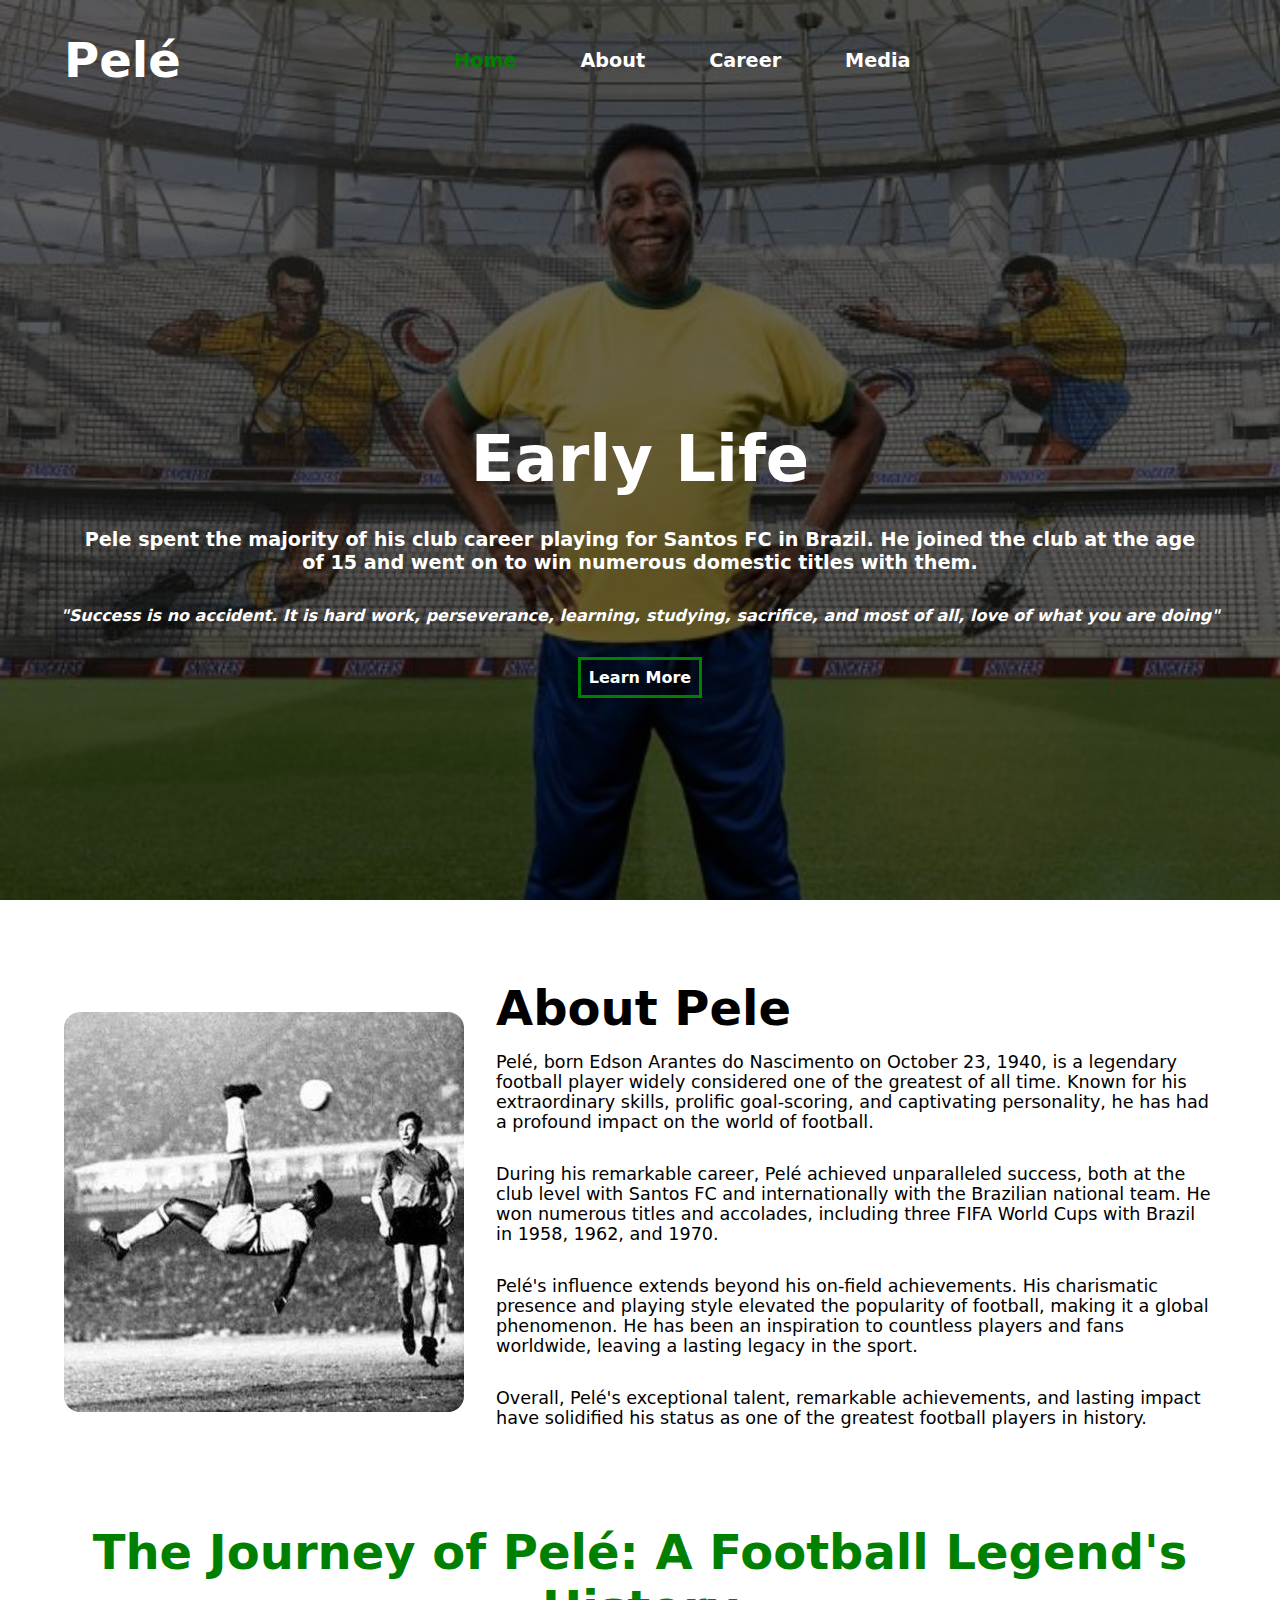
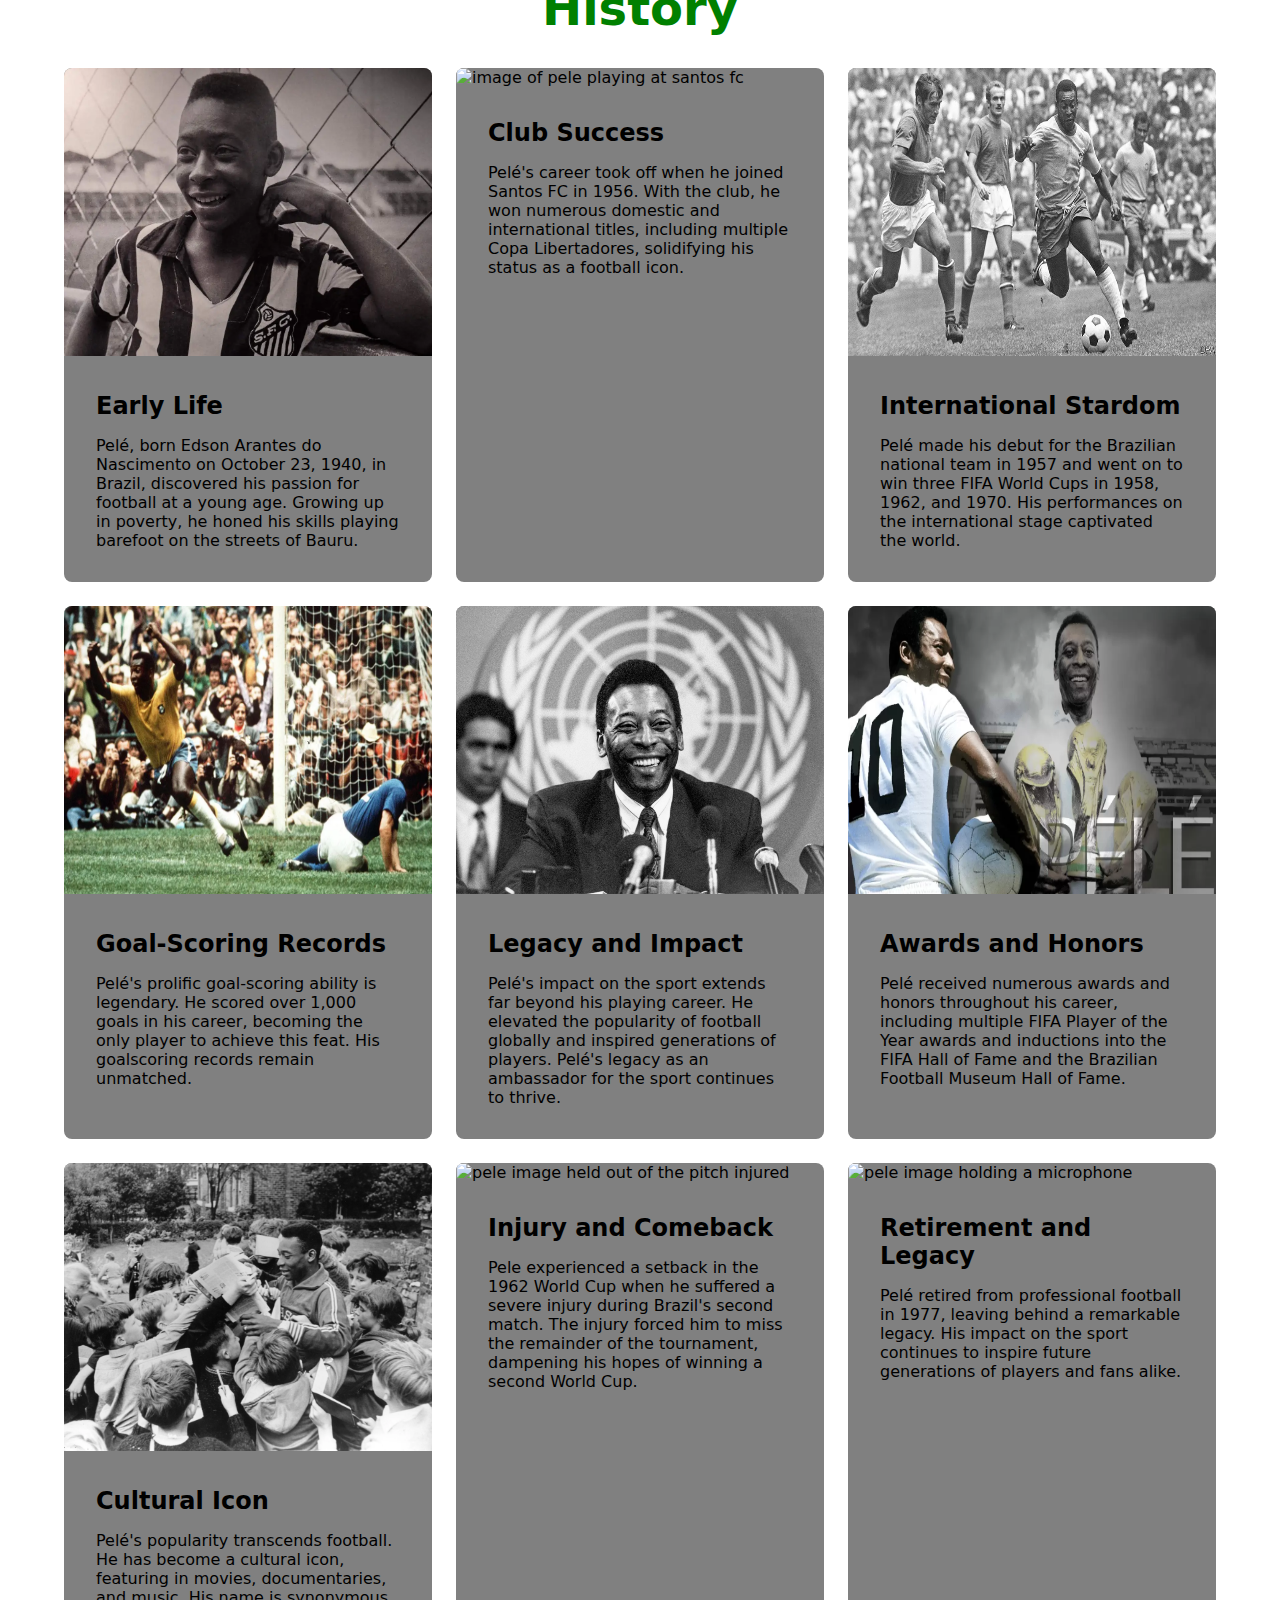
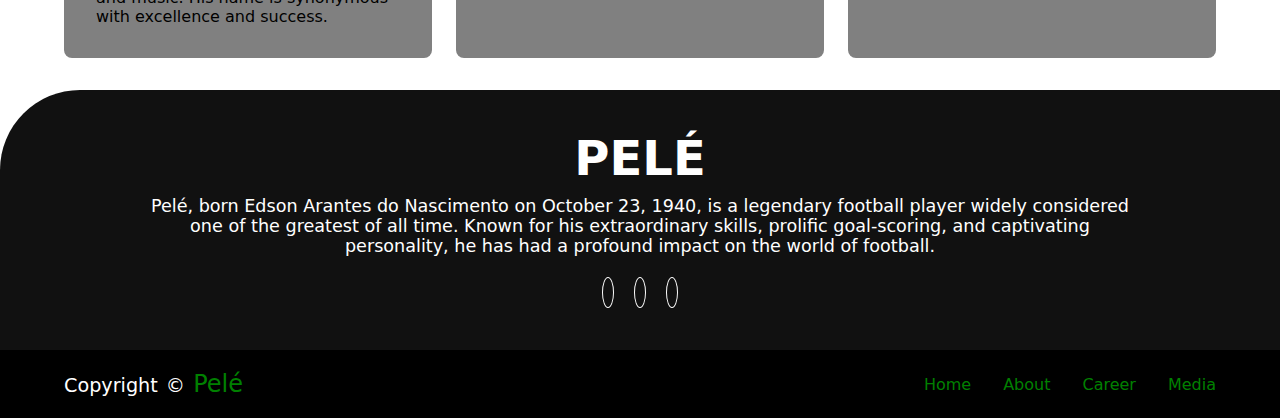
==== index.html @ 4f8f28d1 "Add more style to the css, check responsiveness and check validator" ====
<!DOCTYPE html>
<html lang="en">
  <head>
    <meta charset="utf-8">
    <meta name="viewport" content="width=device-width, initial-scale=1.0">
    <meta http-equiv="X-UA-Compatible" content="ie=edge">
    <meta
      name="Description"
      content="One iconic football player with a rich history is Pelé, who is widely regarded as one of the greatest footballers of all time"
    >
    <link
      rel="stylesheet"
      href="https://cdnjs.cloudflare.com/ajax/libs/font-awesome/6.4.0/css/all.min.css"
      integrity="sha512-iecdLmaskl7CVkqkXNQ/ZH/XLlvWZOJyj7Yy7tcenmpD1ypASozpmT/E0iPtmFIB46ZmdtAc9eNBvH0H/ZpiBw=="
      crossorigin="anonymous"
      referrerpolicy="no-referrer">
    <meta name="keywords" content="Iconic football player from brazil">

    <link rel="stylesheet" href="assets/css/style.css">
    <link rel="stylesheet" href="./assets/css/responsive.css">
    <title>Pelé - Football Icon</title>
  </head>

  <body>
    <header class="header home-header">
      <div class="header-container">
        <div class="logo">
          <h2>Pelé</h2>
        </div>
        <nav>
          <ul>
            <li><a href="index.html" class="active">Home</a></li>
            <li><a href="./html/about.html">About</a></li>
            <li><a href="./html/career.html">Career</a></li>
            <li><a href="./html/media.html">Media</a></li>
          </ul>
        </nav>
        <div class="header-social-icons">
            <ul>
                <li>
                <a href="https://www.facebook.com/pele/"
                    ><i class="fa-brands fa-facebook"></i
                ></a>
                </li>
                <li>
                <a href="https://www.instagram.com/pele/"
                    ><i class="fa-brands fa-instagram"></i
                ></a>
                </li>
                <li>
                <a href="https://twitter.com/Pele"
                    ><i class="fa-brands fa-twitter"></i
                ></a>
                </li>
            </ul>
          </div>
      </div>
      <div class="dropdown_menu">
        <ul>
            <li><a class="active" href="index.html">Home</a></li>
            <li><a href="./html/about.html">About</a></li>
            <li><a href="./career.html">Career</a></li>
            <li><a href="./media.html">Media</a></li>
        </ul>
    </div>
      <div class="hero">
        <h2>Early Life</h2>
        <p>
          Pele spent the majority of his club career playing for Santos FC in
          Brazil. He joined the club at the age of 15 and went on to win
          numerous domestic titles with them.
        </p>
        <blockquote>
          "Success is no accident. It is hard work, perseverance, learning,
          studying, sacrifice, and most of all, love of what you are doing"
        </blockquote>
        <a href="./html/about.html">Learn More</a>
      </div>
    </header>

    <section class="home-about">
      <div class="home-about-container">
        <img src="./assets/images/1958-world-cup.png" alt="pele in 1958 world cup">
        <div class="home-about-content">
          <h2>About Pele</h2>
          <p>
            Pelé, born Edson Arantes do Nascimento on October 23, 1940, is a
            legendary football player widely considered one of the greatest of
            all time. Known for his extraordinary skills, prolific goal-scoring,
            and captivating personality, he has had a profound impact on the
            world of football.
          </p>
          <p>
            During his remarkable career, Pelé achieved unparalleled success,
            both at the club level with Santos FC and internationally with the
            Brazilian national team. He won numerous titles and accolades,
            including three FIFA World Cups with Brazil in 1958, 1962, and 1970.
          </p>
          <p>
            Pelé's influence extends beyond his on-field achievements. His
            charismatic presence and playing style elevated the popularity of
            football, making it a global phenomenon. He has been an inspiration
            to countless players and fans worldwide, leaving a lasting legacy in
            the sport.
          </p>
          <p>
            Overall, Pelé's exceptional talent, remarkable achievements, and
            lasting impact have solidified his status as one of the greatest
            football players in history.
          </p>
        </div>
      </div>
    </section>

    <section>
      <h2 class="legend-2">The Journey of Pelé: A Football Legend's History</h2>
      <div class="home-history-container">
        <div class="home-history-content">
          <img src="./assets/images/Early-life-of-pele .webp" alt="Early life of pele">
          <h2>Early Life</h2>
          <p>
            Pelé, born Edson Arantes do Nascimento on October 23, 1940, in
            Brazil, discovered his passion for football at a young age. Growing
            up in poverty, he honed his skills playing barefoot on the streets
            of Bauru.
          </p>
        </div>
        <div class="home-history-content">
          <img src="./assets/images/santos4 pele.webp" alt="image of pele playing at santos fc">
          <h2>Club Success</h2>
          <p>
            Pelé's career took off when he joined Santos FC in 1956. With the
            club, he won numerous domestic and international titles, including
            multiple Copa Libertadores, solidifying his status as a football
            icon.
          </p>
        </div>
        <div class="home-history-content">
          <img src="./assets/images/Legend.jpg" alt="picture of pele playing for brazil natiional team">
          <h2>International Stardom</h2>
          <p>
            Pelé made his debut for the Brazilian national team in 1957 and went
            on to win three FIFA World Cups in 1958, 1962, and 1970. His
            performances on the international stage captivated the world.
          </p>
        </div>
        <div class="home-history-content">
          <img src="./assets/images/Hands-up-pele.webp" alt="pele's picture celebrating after scoring for brazil">
          <h2>Goal-Scoring Records</h2>
          <p>
            Pelé's prolific goal-scoring ability is legendary. He scored over
            1,000 goals in his career, becoming the only player to achieve this
            feat. His goalscoring records remain unmatched.
          </p>
        </div>
        <div class="home-history-content">
          <img src="./assets/images/unicef-pele.jpeg" alt="pele interview image at unicef">
          <h2>Legacy and Impact</h2>
          <p>
            Pelé's impact on the sport extends far beyond his playing career. He
            elevated the popularity of football globally and inspired
            generations of players. Pelé's legacy as an ambassador for the sport
            continues to thrive.
          </p>
        </div>
        <div class="home-history-content">
          <img src="./assets/images/awards-sportmob pele 3 .webp" alt="pele image holding 3 world cup trophies">
          <h2>Awards and Honors</h2>
          <p>
            Pelé received numerous awards and honors throughout his career,
            including multiple FIFA Player of the Year awards and inductions
            into the FIFA Hall of Fame and the Brazilian Football Museum Hall of
            Fame.
          </p>
        </div>
        <div class="home-history-content">
          <img src="./assets/images/cultural-nytimes pele 3.webp" alt="image of pele surrounded by his fans">
          <h2>Cultural Icon</h2>
          <p>
            Pelé's popularity transcends football. He has become a cultural
            icon, featuring in movies, documentaries, and music. His name is
            synonymous with excellence and success.
          </p>
        </div>
        <div class="home-history-content">
          <img src="./assets/images/pele-gets-injured .webp" alt="pele image held out of the pitch injured">
          <h2>Injury and Comeback</h2>
          <p>
            Pele experienced a setback in the 1962 World Cup when he suffered a
            severe injury during Brazil's second match. The injury forced him to
            miss the remainder of the tournament, dampening his hopes of winning
            a second World Cup.
          </p>
        </div>
        <div class="home-history-content">
          <img src="./assets/images/image-pele-retirement-speech .jpeg" alt="pele image holding a microphone">
          <h2>Retirement and Legacy</h2>
          <p>
            Pelé retired from professional football in 1977, leaving behind a
            remarkable legacy. His impact on the sport continues to inspire
            future generations of players and fans alike.
          </p>
        </div>
      </div>
    </section>

    <footer>
      <section class="footer-content">
        <h2>Pelé</h2>
        <p>
          Pelé, born Edson Arantes do Nascimento on October 23, 1940, is a
          legendary football player widely considered one of the greatest of all
          time. Known for his extraordinary skills, prolific goal-scoring, and
          captivating personality, he has had a profound impact on the world of
          football.
        </p>
        <ul class="footer-socials">
          <li>
            <a href="https://www.facebook.com/pele"
              ><i class="fa-brands fa-facebook"></i
            ></a>
          </li>
          <li>
            <a href="https://www.instagram.com/pele"
              ><i class="fa-brands fa-instagram"></i
            ></a>
          </li>
          <li>
            <a href="https://www.twitter.com/Pele"
              ><i class="fa-brands fa-twitter"></i
            ></a>
          </li>
        </ul>
      </section>

      <div class="footer-bottom">
        <p>copyright &copy; <a href="index.html">Pelé</a></p>
        <div class="footer-menu">
          <ul class="footer-menus">
            <li>
              <a href="index.html">Home</a>
            </li>
            <li>
              <a href="./html/about.html">About</a>
            </li>
            <li>
              <a href="./html/career.html">Career</a>
            </li>
            <li>
              <a href="./html/media.html">Media</a>
            </li>
          </ul>
        </div>
      </div>
    </footer>
  </body>
</html>
---- assets/css/style.css ----
* {
    padding: 0;
    margin: 0;
    font-family: system-ui, -apple-system, BlinkMacSystemFont, "Segoe UI", Roboto,
      Oxygen, Ubuntu, Cantarell, "Open Sans", "Helvetica Neue", sans-serif;
    text-decoration: none;
    list-style-type: none;
  }
  
  /* Header styling */
  
  .about-header {
    background-color: #000;
  }
  
  .home-header {
    height: 100vh;
    font-weight: bold;
    background-image: linear-gradient(rgba(0, 0, 0, 0.6), rgba(0, 0, 0, 0.6)),
      url("../images/pele-header4.jpeg");
    background-size: cover;
    background-repeat: no-repeat;
    background-position: center;
  }
  
  .career-header {
    height: 100vh;
    font-weight: bold;
    background-image: linear-gradient(rgba(0, 0, 0, 0.6), rgba(0, 0, 0, 0.6)),
      url("../images/career-header-pele-1424x1068.jpeg");
    background-size: cover;
    background-repeat: no-repeat;
    background-position: center;
  }
  
  .header .hero blockquote {
    font-style: italic;
  }
  
  .header .header-container {
    display: flex;
    align-items: center;
    justify-content: space-between;
    padding: 2rem 4rem;
  }
  
  .header .header-container .logo h2 {
    font-size: 3rem;
    color: white;
  }
  
  .header .header-container nav ul {
    display: flex;
    align-items: center;
    justify-content: space-between;
    gap: 4rem;
  }
  
  .header .header-container nav ul li {
    font-size: 1.2rem;
  }
  
  .header .header-container nav ul .active {
    color: green;
  }
  
  .header .header-container nav ul li a {
    color: white;
  }
  
  .header .header-container nav ul li a:hover {
    color: green;
    border-bottom: 0.2rem solid green;
    padding-bottom: 0.1rem;
  }
  
  .header .header-container .header-social-icons ul {
    display: flex;
    gap: 1rem;
  }
  
  .header .header-container .header-social-icons ul li a {
    color: white;
    font-size: 1.2rem;
  }
  
  .header .header-container .header-social-icons ul li a:hover {
    color: green;
  }
  
  /* dropdown menu */
  .dropdown_menu {
    display: none;
    position: absolute;
    right: 2rem;
    top: 6.5rem;
    width: 300px;
    backdrop-filter: blur(1rem);
    -webkit-backdrop-filter: blur(1rem);
    transition: 2s cubic-bezier(0.175, 0.885, 0.32, 1.275);
    overflow: hidden;
  }
  
  .dropdown_menu ul li {
    padding: 0.7rem;
    display: flex;
    align-items: center;
    justify-content: center;
  }
  
  .dropdown_menu ul li a {
    font-size: 1rem;
    font-weight: bold;
    font-size: 1.2rem;
  }
  
  /* Hero Style */
  .header .hero {
    display: flex;
    flex-direction: column;
    gap: 2rem;
    align-items: center;
    justify-content: center;
    height: calc(100vh - 20px);
    color: white;
  }
  
  .header .hero h2 {
    font-size: 4rem;
  }
  
  .header .hero p {
    font-size: 1.2rem;
    text-align: center;
    padding: 0 5rem;
  }
  
  .header .hero a {
    font-weight: bold;
    border: 0.2rem solid green;
    padding: 0.5rem;
    color: white;
  }
  
  /* Header style ends */
  
  /* Home-About Style */
  
  .home-about {
    padding: 3rem 0;
  }
  
  .home-about .home-about-container {
    display: flex;
    align-items: center;
    margin: 0 4rem;
    gap: 2rem;
    padding: 2rem 0;
  }
  
  .home-about .home-about-container img {
    border-radius: 1rem;
  }
  
  .home-about .home-about-container .home-about-content h2 {
    font-size: 3rem;
  }
  
  .home-about .home-about-container .home-about-content p {
    font-size: 1.1rem;
    padding: 1rem 0;
  }
  
  /* Home about style ends */
  
  /* Home History style starts */
  
  .legend-2 {
    font-size: 3rem;
    text-align: center;
    color: green;
  }
  
  .home-history-container {
    display: grid;
    grid-template-columns: repeat(auto-fit, minmax(22rem, 1fr));
    margin: 2rem 4rem;
    gap: 1.5rem;
  }
  
  .home-history-container .home-history-content img {
    height: 18rem;
    width: 100%;
    border-top-left-radius: 0.5rem;
    border-top-right-radius: 0.5rem;
  }
  
  .home-history-content {
    width: 100%;
    background-color: grey;
    border-radius: 0.5rem;
  }
  
  .home-history-container .home-history-content h2 {
    padding: 2rem 2rem 1rem;
  }
  
  .home-history-container .home-history-content p {
    padding: 0 2rem 2rem;
  }
  
  /* Footer styling begins here */
  
  footer {
    background-color: #111;
    height: auto;
    overflow: hidden;
    color: #fff;
    padding-top: 40px;
    border-top-left-radius: 5rem;
  }
  
  .footer-content {
    display: flex;
    flex-direction: column;
    align-items: center;
    text-align: center;
  }
  
  .footer-content h2 {
    font-size: 3rem;
    text-transform: uppercase;
  }
  
  .footer-content p {
    max-width: 1000px;
    font-size: 1.1rem;
    margin: 10px auto;
  }
  
  .footer-socials {
    display: flex;
    align-items: center;
    justify-content: center;
    margin: 1rem 0 3rem 0;
  }
  
  .footer-socials li {
    margin: 0 10px;
  }
  
  .footer-socials li a {
    color: white;
    border: 0.1rem solid white;
    border-radius: 50%;
    padding: 5px;
  }
  
  .footer-socials li a i {
    font-size: 1.1rem;
    transition: color 0.4s ease;
  }
  
  .footer-socials li a:hover i {
    color: green;
  }
  
  .footer-bottom {
    background-color: #000;
    padding: 20px 4rem;
    display: flex;
    align-items: center;
    justify-content: space-between;
  }
  
  .footer-bottom p {
    font-size: 1.2rem;
    word-spacing: 2px;
    text-transform: capitalize;
  }
  
  .footer-bottom p a {
    color: green;
    font-size: 1.5rem;
  }
  
  .footer-menus {
    display: flex;
    gap: 2rem;
  }
  
  .footer-menus li a {
    color: green;
  }
  
  .footer-menus li a:hover {
    color: white;
    border-bottom: 0.2rem solid green;
  }
  
  .about-hero {
    background-image: url("../images/muhammed-ali-pele.jpeg");
    background-position: center;
    background-size: cover;
    padding: 3rem 0;
  }
  
  .about-hero h2 {
    font-size: 3rem;
    color: white;
    padding: 0 4rem;
  }
  
  .about-content h2 {
    font-size: 4rem;
    padding: 1rem;
  }
  
  .about-container {
    display: flex;
    margin: 2rem 7rem;
    align-items: center;
    justify-content: space-between;
    gap: 3rem;
  }
  
  .about-container .about-content img {
    height: 25rem;
  }
  
  .about-container .about-content p {
    font-size: 1.2rem;
  }
  
  /* Mission style starts */
  
  .mission {
    padding: 2rem 0;
  }
  
  .mission h2 {
    text-align: center;
    color: green;
    font-size: 3rem;
    padding-bottom: 1rem;
  }
  
  .mission .mission-content {
    text-align: center;
    font-size: 1.2rem;
    background-color: #f0f0f0;
  }
  
  .mission-content p {
    margin: 0 5rem;
  }
  
  .mission-content p:nth-child(1) {
    padding-top: 2rem;
  }
  
  .mission-content p:nth-child(2) {
    padding: 2rem 0;
  }
  
  /* Mission style ends */
  
  /* Goal style starts */
  
  .goal {
    padding: 2rem 0;
  }
  
  .goal h2 {
    text-align: center;
    color: green;
    font-size: 3rem;
    padding-bottom: 1rem;
  }
  
  .goal-container {
    display: grid;
    grid-template-columns: repeat(auto-fit, minmax(12rem, 1fr));
    margin: 0 5rem 0 8rem;
  }
  
  .goal-content img {
    height: 20rem;
    width: 25rem;
  }
  
  .goal .goal-content {
    text-align: center;
    font-size: 1.2rem;
  }
  
  .goal-content p:nth-child(1) {
    padding-top: 2rem;
  }
  
  .goal-content p:nth-child(2) {
    padding: 2rem 0;
  }
  
  /* Goal style ends */
  
  /* Career styles begins */
  .hero p:nth-child(odd) {
    display: none;
  }
  .career-page h1 {
    font-size: 5rem;
    text-transform: uppercase;
    text-align: center;
    color: green;
    padding: 4rem 0 2rem;
  }
  
  .career-event {
    display: flex;
    flex-direction: column;
    margin: 0 5rem;
  }
  
  .career-event .career-santos-fc-content,
  .career-event .career-santos-national-team-content {
    display: grid;
    grid-template-columns: repeat(auto-fit, minmax(15rem, 1fr));
    gap: 3rem;
    justify-items: center;
    margin: 1rem 0 3rem;
  }
  
  .career-event .career-santos-fc-content img,
  .career-event .career-santos-national-team-content img {
    height: 21.5rem;
    padding: 1rem;
    background-color: #a3a3a3;
    width: 100%;
    border-radius: 0.5rem;
  }
  
  .career-event h2 {
    font-size: 3rem;
    color: green;
    text-align: center;
    padding-top: 2rem;
  }
  
  .career-event p {
    font-size: 1.2rem;
    color: #222;
    text-align: center;
    padding: 1.5rem 0;
  }
  
  .career-world-cup-content img,
  .career-retirement-content img {
    height: 17rem;
    width: 17rem;
    border-radius: 50%;
  }
  
  .career-world-cup-content,
  .career-retirement-content {
    display: grid;
    grid-template-columns: repeat(auto-fit, minmax(15rem, 1fr));
    gap: 2rem;
    margin: 1rem 0 3rem;
  }
  
  /* Media styles begin */
  
  .media-hero {
    background-image: url("../images/muhammed-ali-pele.jpeg");
    background-position: center;
    background-size: cover;
    padding: 3rem 0;
  }
  
  .media-hero h2 {
    font-size: 3rem;
    color: white;
    padding: 0 4rem;
  }
  
  /* highlight styles begin  */
  
  .media-highlight {
    padding: 2rem 0;
  }
  
  .media-highlight h2 {
    font-size: 3rem;
    text-align: center;
    text-transform: capitalize;
    padding: 1rem 0 2rem;
    color: green;
  }
  
  .media-highlight-container {
    display: grid;
    grid-template-columns: repeat(auto-fit, minmax(16rem, 1fr));
    margin: 0 5rem;
    gap: 1.5rem;
  }
  
  .media-highlight-content img {
    height: 20rem;
    width: 17.5rem;
    border-top-right-radius: 1rem;
    border-bottom-left-radius: 1rem;
  }
  
  .media-quotes h2 {
    font-size: 3rem;
    color: green;
    text-align: center;
    padding: 3rem 0 2rem;
  }
  
  .media-quotes .media-quote-container {
    display: grid;
    grid-template-columns: repeat(auto-fit, minmax(15rem, 1fr));
    justify-items: center;
    gap: 2rem;
    margin: 0 4rem;
  }
  
  .media-quotes .media-quote-container .media-quote-content {
    background-color: rgb(177, 174, 174);
    border-top-left-radius: 1rem;
    border-bottom-right-radius: 1rem;
    padding: 1.5rem;
    display: flex;
    text-align: center;
    justify-content: center;
    flex-direction: column;
  }
  
  .media-quotes .media-quote-container .media-quote-content p {
    font-size: 1.2rem;
    text-align: center;
    padding: 0.3rem 0;
  }
  
  .media-quotes .media-quote-container .media-quote-content p:nth-child(even) {
    font-size: 1rem;
    color: green;
    text-align: right;
    text-transform: capitalize;
    font-style: italic;
  }
  
  .video-highlight {
    padding-top: 2rem;
  }
  
  .video-highlight h2 {
    font-size: 3rem;
    text-align: center;
    text-transform: capitalize;
    padding: 1rem 0 2rem;
    color: green;
  }
  
  .video-highlight-container {
    display: flex;
    align-items: center;
    flex-wrap: wrap;
    align-items: center;
    justify-content: center;
    gap: 2rem;
    margin: 0 4rem;
  }
  
  .video-highlight-content iframe {
    width: 100%;
    height: 215px; 
    border: 0;
  }



  .documentary {
    padding: 4rem 0 2rem;

  }
  
  .documentary iframe {
    display: flex;
    flex-wrap: wrap;
    align-items: center;
    justify-content: center;
    padding: 2rem 0;
    flex-direction: column;
    margin: 0 auto;
    width: 80%;
    height: 500px; 
    border: 0;
  }
  
  .documentary h2 {
    font-size: 3rem;
    color: green;
    text-align: center;
  }
  
  .contact {
    margin-bottom: 2rem;
  }
  
  .contact form {
    display: flex;
    flex-direction: column;
    background-color: #a3a3a3;
    padding: 2rem 1rem;
    max-width: 37rem;
    margin: 0 auto;
    background: #a3a3a3;
  }
  
  .form-group {
    display: flex;
    margin: 0 1rem 1rem;
    flex-direction: column;
  }
  
  .form-group label {
    margin-bottom: 0.5rem;
  }
  
  .form-group input {
    width: 95%;
    display: flex;
    align-items: center;
    height: 1rem;
    outline: none;
    border: none;
    padding: 0.5rem 1rem;
    border-radius: 0.5rem;
  }
  
  .form-group textarea {
    width: 95%;
    padding: 0.5rem 1rem;
    border-radius: 0.5rem;
  }
  
  .form-group button {
    padding: 0.5rem;
    border: none;
    cursor: pointer;
    font-size: 1.3rem;
    color: #f0f0f0;
    background-color: #808080be;
    border-radius: 0.5rem;
    margin-bottom: 0;
  }
  
  .contact h2 {
    font-size: 3rem;
    color: #008000;
    text-align: center;
    padding: 2rem 0;
  }
---- assets/css/responsive.css ----
@media (max-width: 992px) {
    .hero blockquote {
      text-align: center;
    }
  
    .home-about .home-about-container {
      display: flex;
      flex-direction: column;
      align-items: center;
      margin: 2rem 4rem;
    }
  
    .home-history-container {
      display: flex;
      flex-wrap: wrap;
      align-items: center;
      justify-content: center;
      gap: 1.5rem;
    }
  
    .footer-content p {
      padding: 0 2rem;
    }
  
    /* about */
    .about-container {
      display: flex;
      flex-direction: column;
      align-items: center;
      justify-content: center;
      margin: 2rem;
    }
  
    .about-container .about-content img {
      width: 100%;
    }
  
    .mission-content p {
      margin: 0 2rem;
    }
  
    .goal-container {
      display: flex;
      flex-direction: column;
      align-items: center;
      margin: 0 2rem;
    }
  
    .contact form {
      margin: 0;
    }
  
    /* career */
    .career-event {
      margin: 0 2rem;
    }
    .career-event .career-santos-fc-content,
    .career-event .career-santos-national-team-content {
      margin: 1rem 2rem 3rem;
    }
  
    /* media */
    .documentary iframe {
      width: 50rem;
    }
  }
  
  @media (max-width: 912px) {
    .contact form {
      max-width: 37rem;
      margin: 0 auto;
      background: #a3a3a3;
    }
  }
  
  @media (max-width: 845px) {
    /* media */
    .documentary iframe {
      width: 40rem;
    }
  }
  
  @media (max-width: 991px) {
    /* home */
  }
  
  @media (max-width: 786px) {
    .header .header-container {
      padding: 2rem;
    }
    .header .hero h2 {
      margin-top: 3rem;
    }
    .home-about .home-about-container {
      margin: 0 2rem;
    }
    .home-history-container {
      display: flex;
      flex-direction: column;
      align-items: center;
      justify-content: center;
      margin: 2rem 4rem;
    }
  
    .header nav {
      display: none;
    }
  
    .header .hero blockquote {
      display: none;
    }
    .career-header .hero {
      height: calc(90vh - 20px);
    }
  
    .about-hero h2,
    .media-hero h2 {
      padding-top: 10rem;
    }
  
    /* dropdown menu */
    .dropdown_menu {
      display: block;
      background-color: rgb(128, 128, 128, 0.747);
    }
  
    .dropdown_menu li a {
      color: white;
    }
  
    .dropdown_menu li .active {
      color: green;
    }
  
    .dropdown_menu li a:hover {
      border-bottom: 0.2rem solid green;
      color: green;
    }
  
    .dropdown_menu {
      left: 2rem;
      width: unset;
    }
    /* carrer */
    .career-event .career-santos-fc-content,
    .career-event .career-santos-national-team-content {
      margin: 1rem 2rem 3rem;
      justify-items: center;
    }
  
    /* media */
    .documentary iframe {
      width: 35rem;
    }
  }
  
  @media (max-width: 689px) {
    .header .hero blockquote {
      display: block;
    }
    .media-highlight-container {
      display: flex;
      flex-direction: column;
      align-items: center;
    }
  }
  
  @media (max-width: 586px) {
    .home-history-container {
      display: flex;
      flex-direction: column;
      align-items: center;
      margin: 2rem;
    }
  
    .footer-bottom {
      display: flex;
      flex-wrap: wrap;
      flex-direction: column;
      align-items: center;
      justify-content: center;
      gap: 1.5rem;
    }
  
    /* career */
    .hero p:nth-child(even) {
      display: none;
    }
    .hero p:nth-child(odd) {
      display: block;
    }
    .career-event-box {
      display: flex;
      flex-direction: column;
      align-items: center;
    }
  
    .career-world-cup-content,
    .career-retirement-content {
      display: flex;
      flex-direction: column;
      align-items: center;
    }
  
    /* media */
    .media-highlight-container {
      display: flex;
      flex-direction: column;
      align-items: center;
    }
  
    .video-highlight-container {
      display: flex;
      flex-direction: column;
      align-items: center;
      flex-wrap: wrap;
      gap: 2rem;
      margin: 0 2rem;
    }
  
    .documentary iframe {
      width: 30rem;
    }
  
    .dropdown_menu {
      left: 2rem;
      width: unset;
    }
  }
  
  @media (max-width: 585px) {
    .career-header .hero {
      height: calc(90vh - 20px);
    }
  }
  
  @media (max-width: 430px) {
    .header .hero {
      height: calc(90vh - 20px);
    }
    .career-header .hero {
      height: calc(100vh - 20px);
    }
  
    /* media */
    .video-highlight-content iframe {
      width: 20rem;
    }
    .documentary iframe {
      width: 20rem;
    }
  }
  
  @media (max-width: 375px) {
    body {
      overflow-x: hidden;
    }
    /* home */
    .footer-bottom {
      display: flex;
      flex-wrap: wrap;
      flex-direction: column;
      align-items: center;
      justify-content: center;
      padding: 1rem 2rem;
      gap: 1rem;
    }
  
    .contact form {
      max-width: 20rem;
      margin: 0 auto;
      background: #a3a3a3;
    }
    /* media */
    .video-highlight-content iframe {
      width: 15rem;
    }
  }
  
  @media (max-width: 320px) {
    /* home */
    .career-header .hero p {
        display: none;
    }
  
    .footer-menus {
      gap: 1rem;
    }
  }
  
  @media (max-width: 280px) {
    /* home */
    .header .header-container .header-social-icons {
      display: none;
    }
    .footer-menus {
      gap: 0.8rem;
    }
  }
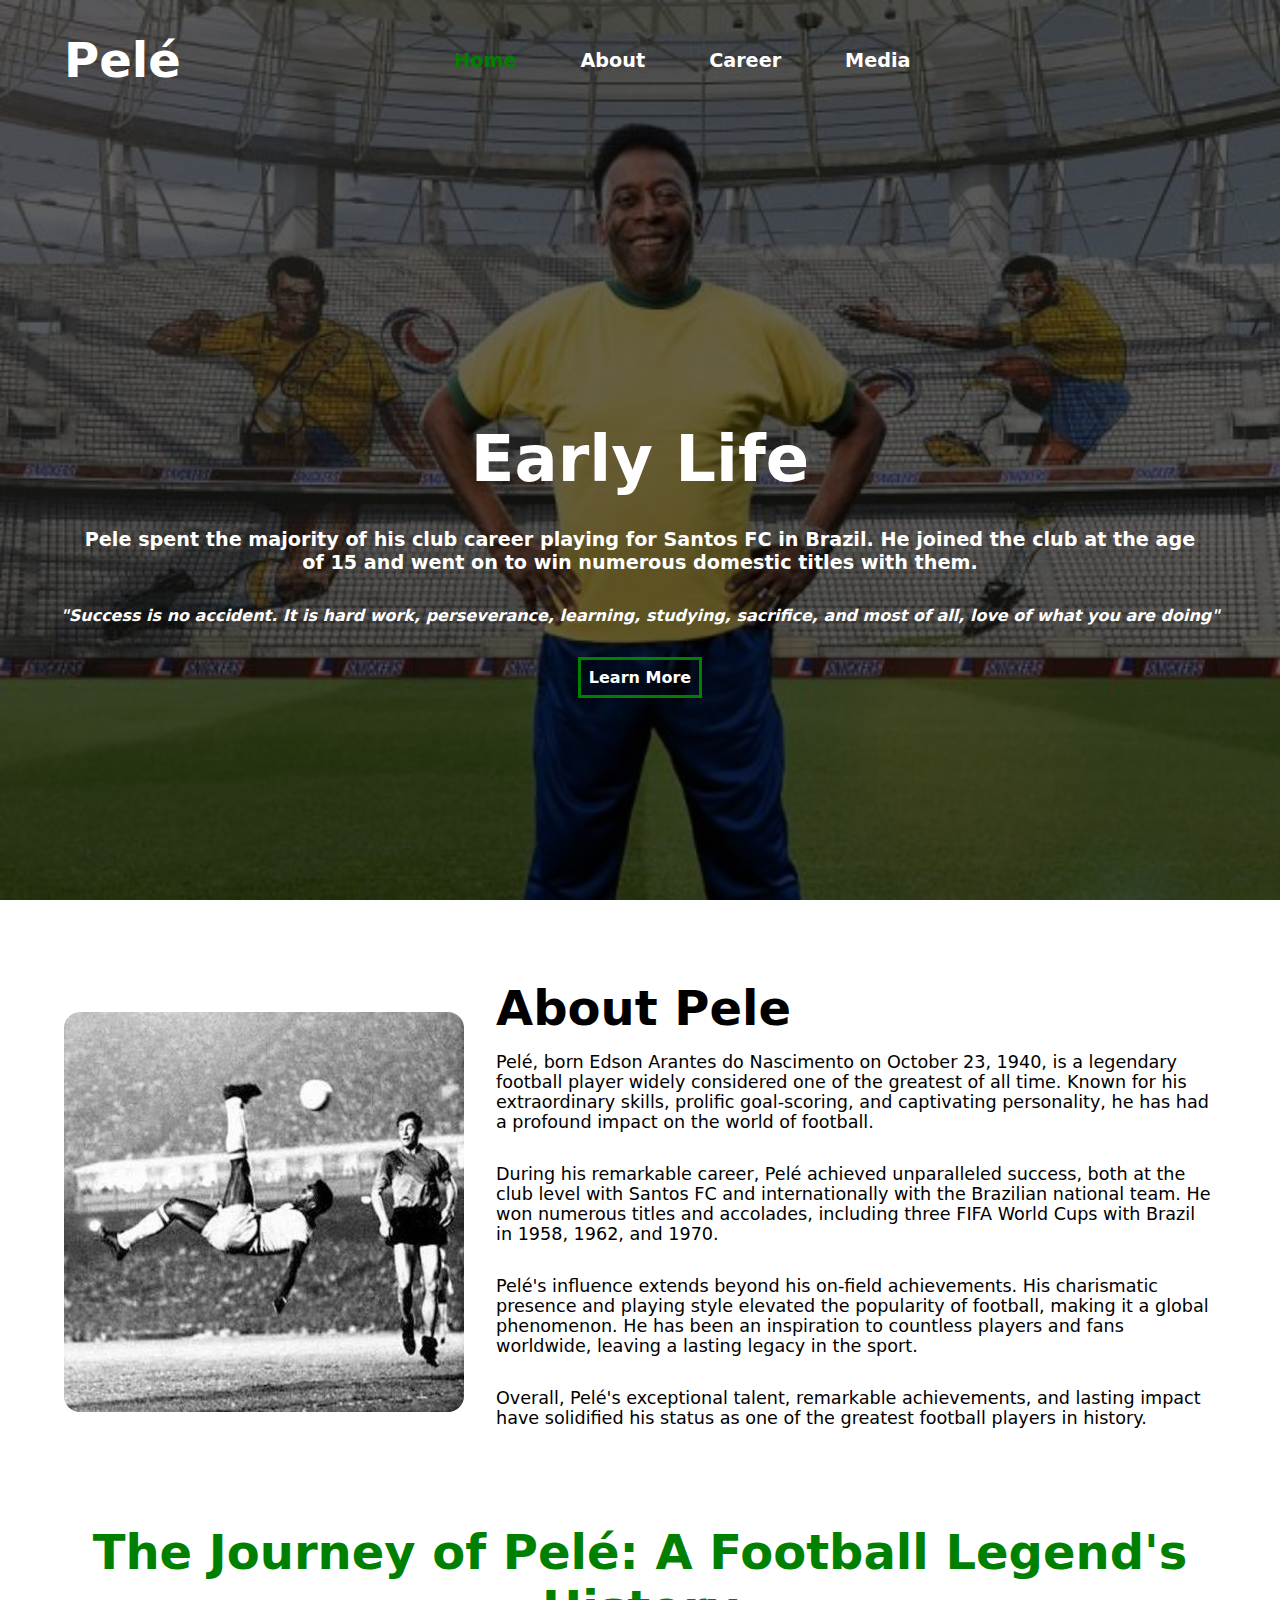
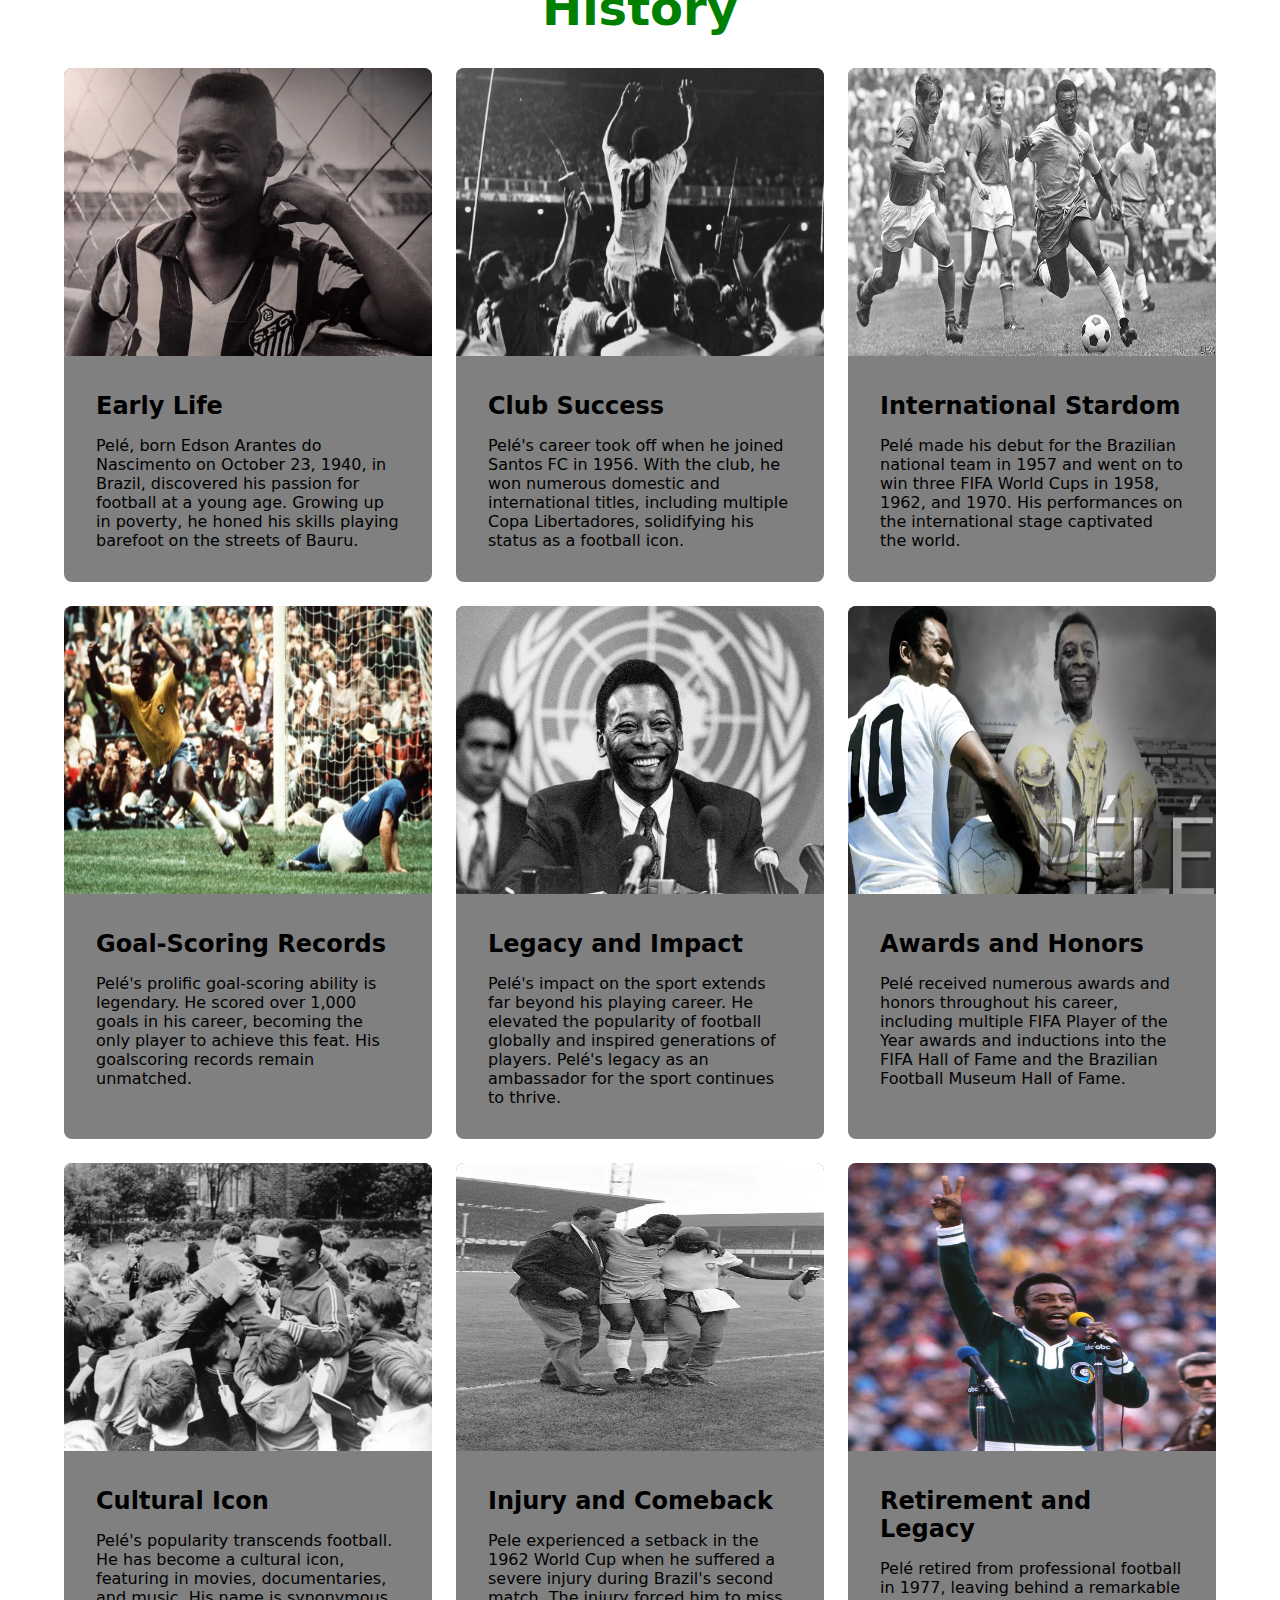
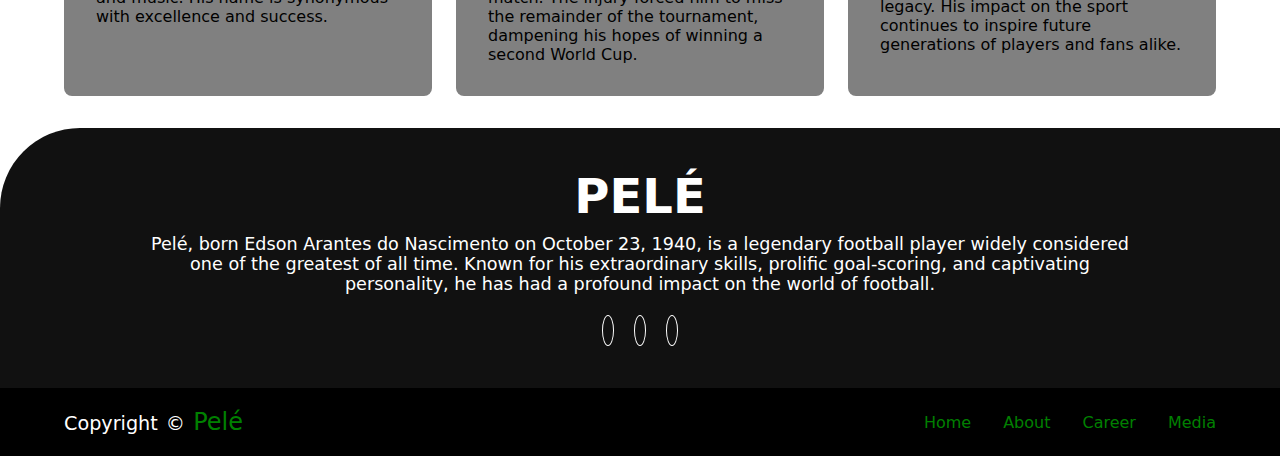
==== commit 333d7902: "Add images to the gallery" ====
--- a/index.html
+++ b/index.html
@@ -116,7 +116,7 @@
       <h2 class="legend-2">The Journey of Pelé: A Football Legend's History</h2>
       <div class="home-history-container">
         <div class="home-history-content">
-          <img src="./assets/images/Early-life-of-pele .webp" alt="Early life of pele">
+          <img src="./assets/images/Early-life-of-pele.webp" alt="Early life of pele">
           <h2>Early Life</h2>
           <p>
             Pelé, born Edson Arantes do Nascimento on October 23, 1940, in
@@ -126,7 +126,7 @@
           </p>
         </div>
         <div class="home-history-content">
-          <img src="./assets/images/santos4 pele.webp" alt="image of pele playing at santos fc">
+          <img src="./assets/images/santos4-pele.webp" alt="image of pele playing at santos fc">
           <h2>Club Success</h2>
           <p>
             Pelé's career took off when he joined Santos FC in 1956. With the
@@ -164,7 +164,7 @@
           </p>
         </div>
         <div class="home-history-content">
-          <img src="./assets/images/awards-sportmob pele 3 .webp" alt="pele image holding 3 world cup trophies">
+          <img src="./assets/images/awards-sportmob-pele-3.webp" alt="pele image holding 3 world cup trophies">
           <h2>Awards and Honors</h2>
           <p>
             Pelé received numerous awards and honors throughout his career,
@@ -174,7 +174,7 @@
           </p>
         </div>
         <div class="home-history-content">
-          <img src="./assets/images/cultural-nytimes pele 3.webp" alt="image of pele surrounded by his fans">
+          <img src="./assets/images/cultural-nytimes-pele-3.webp" alt="image of pele surrounded by his fans">
           <h2>Cultural Icon</h2>
           <p>
             Pelé's popularity transcends football. He has become a cultural
@@ -183,7 +183,7 @@
           </p>
         </div>
         <div class="home-history-content">
-          <img src="./assets/images/pele-gets-injured .webp" alt="pele image held out of the pitch injured">
+          <img src="./assets/images/pele-gets-injured.webp" alt="pele image held out of the pitch injured">
           <h2>Injury and Comeback</h2>
           <p>
             Pele experienced a setback in the 1962 World Cup when he suffered a
@@ -193,7 +193,7 @@
           </p>
         </div>
         <div class="home-history-content">
-          <img src="./assets/images/image-pele-retirement-speech .jpeg" alt="pele image holding a microphone">
+          <img src="./assets/images/image-pele-retirement-speech.jpeg" alt="pele image holding a microphone">
           <h2>Retirement and Legacy</h2>
           <p>
             Pelé retired from professional football in 1977, leaving behind a
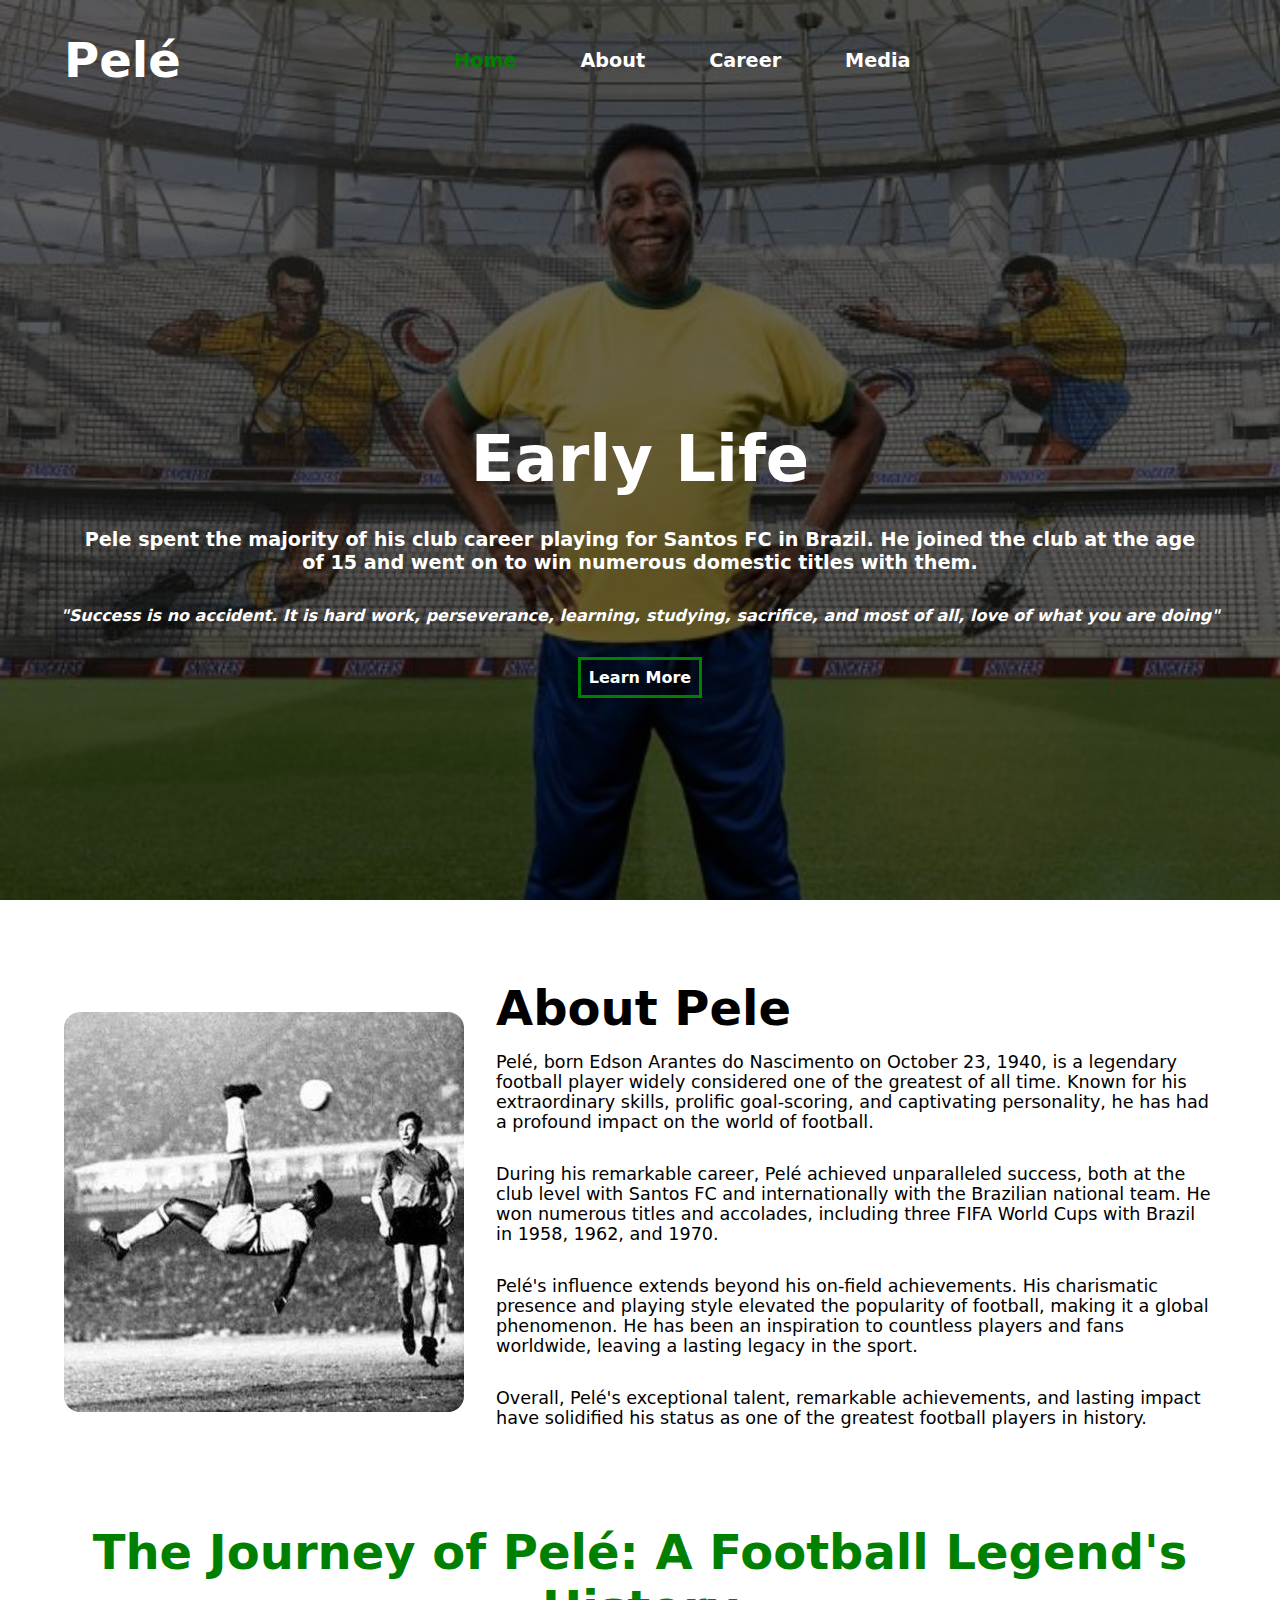
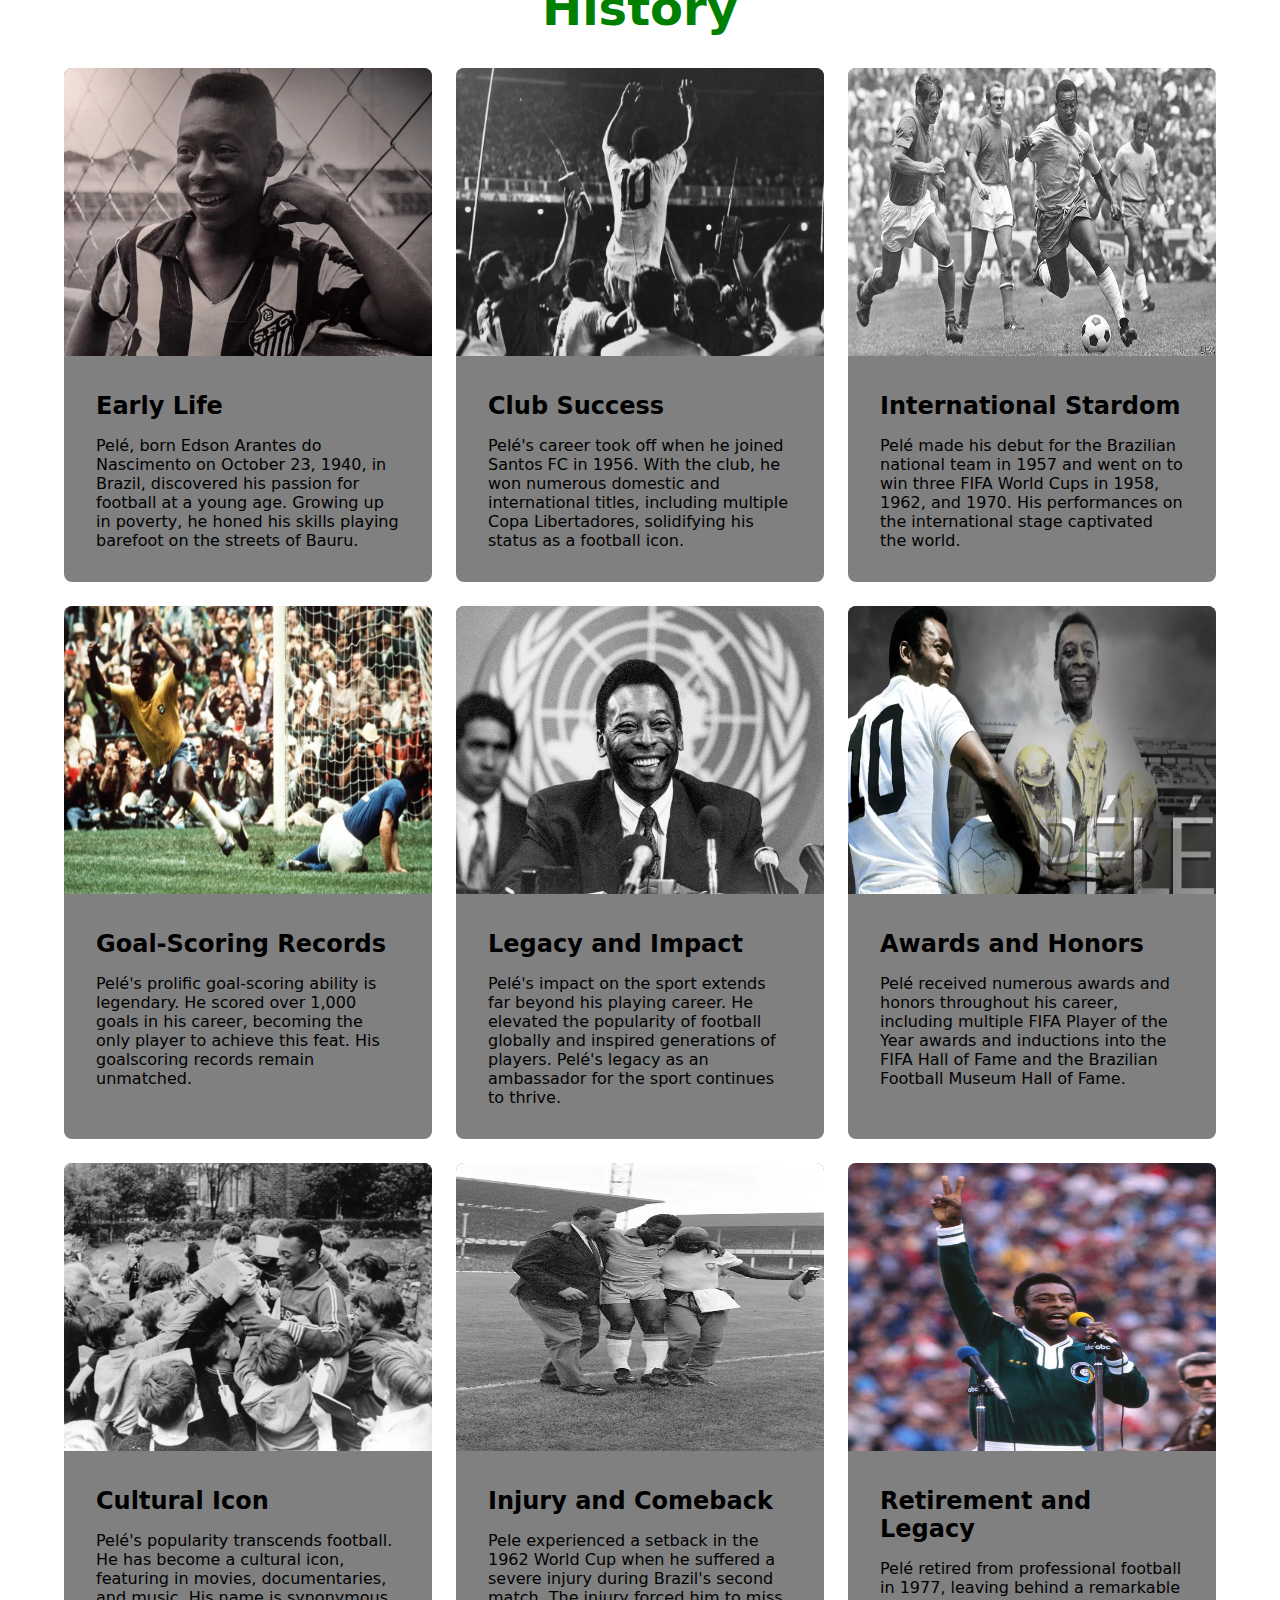
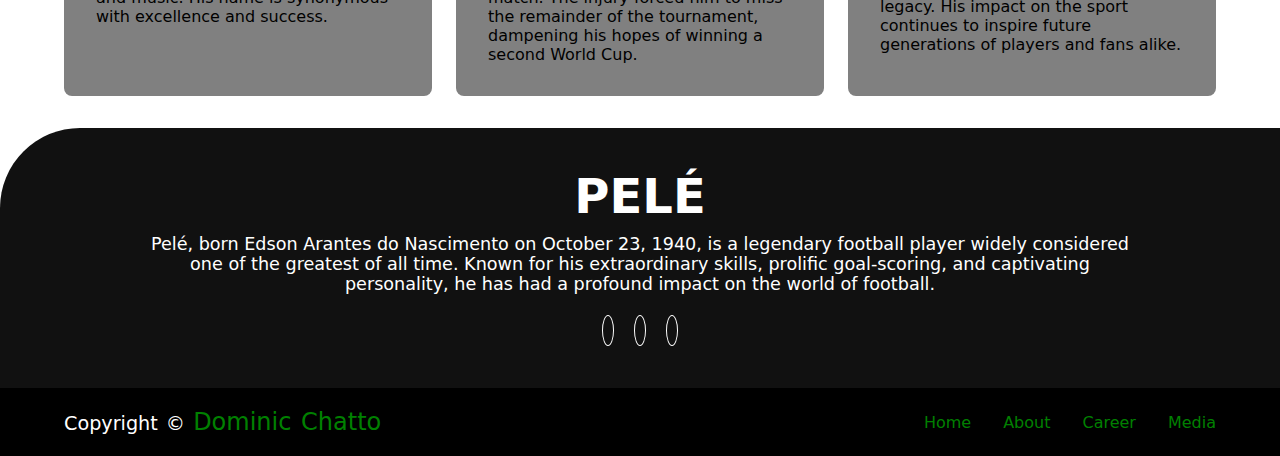
==== commit e945465b: "Adjust the the gallery and add some text on the website" ====
--- a/index.html
+++ b/index.html
@@ -234,7 +234,7 @@
       </section>
 
       <div class="footer-bottom">
-        <p>copyright &copy; <a href="index.html">Pelé</a></p>
+        <p>copyright &copy; <a href="index.html">Dominic Chatto</a></p>
         <div class="footer-menu">
           <ul class="footer-menus">
             <li>
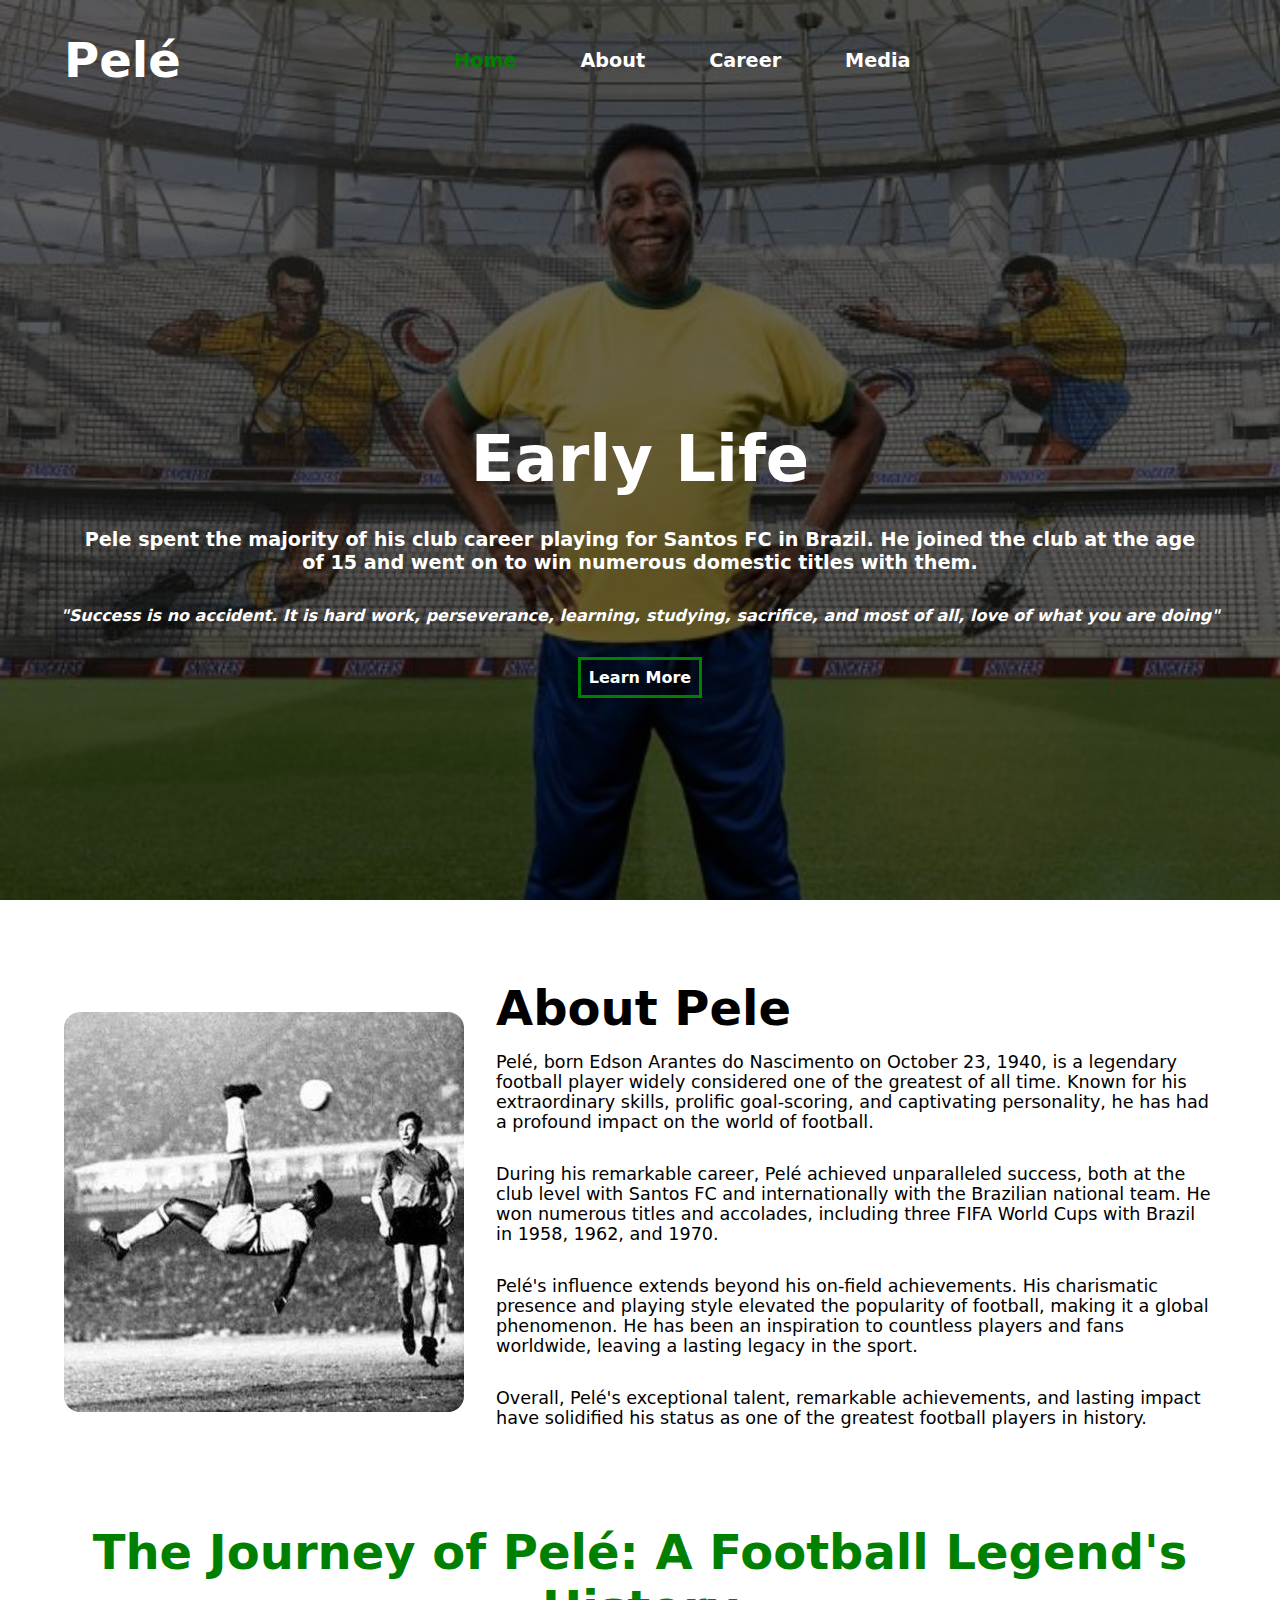
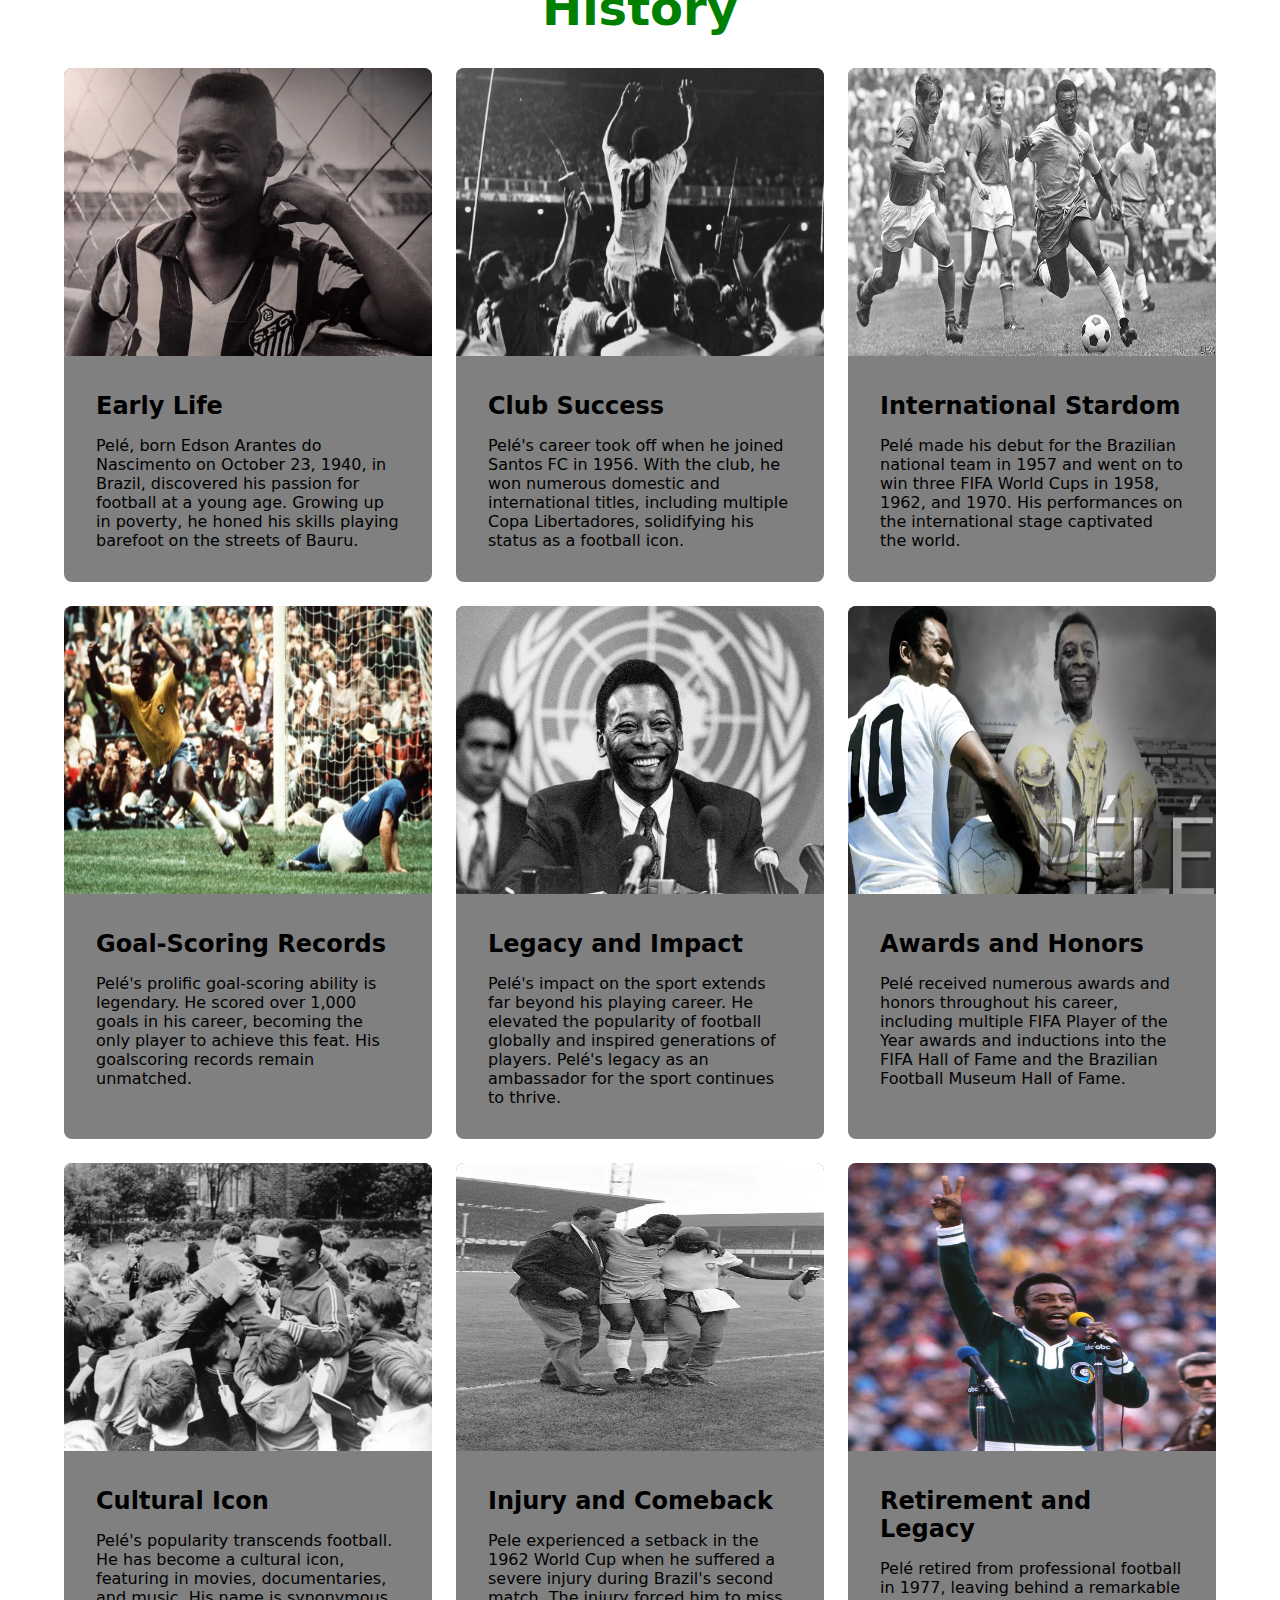
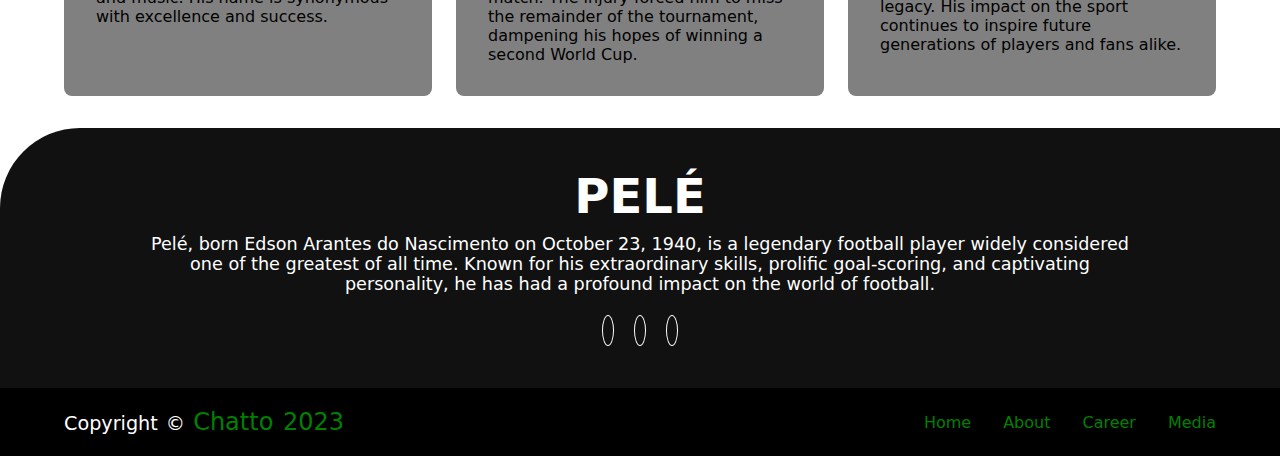
==== commit 6b9f7720: "Remove pointless images" ====
--- a/index.html
+++ b/index.html
@@ -1,257 +1,240 @@
 <!DOCTYPE html>
 <html lang="en">
-  <head>
+<head>
     <meta charset="utf-8">
     <meta name="viewport" content="width=device-width, initial-scale=1.0">
     <meta http-equiv="X-UA-Compatible" content="ie=edge">
-    <meta
-      name="Description"
-      content="One iconic football player with a rich history is Pelé, who is widely regarded as one of the greatest footballers of all time"
-    >
-    <link
-      rel="stylesheet"
-      href="https://cdnjs.cloudflare.com/ajax/libs/font-awesome/6.4.0/css/all.min.css"
-      integrity="sha512-iecdLmaskl7CVkqkXNQ/ZH/XLlvWZOJyj7Yy7tcenmpD1ypASozpmT/E0iPtmFIB46ZmdtAc9eNBvH0H/ZpiBw=="
-      crossorigin="anonymous"
-      referrerpolicy="no-referrer">
+    <meta name="Description"
+        content="One iconic football player with a rich history is Pelé, who is widely regarded as one of the greatest footballers of all time">
+    <link rel="stylesheet" href="https://cdnjs.cloudflare.com/ajax/libs/font-awesome/6.4.0/css/all.min.css"
+        integrity="sha512-iecdLmaskl7CVkqkXNQ/ZH/XLlvWZOJyj7Yy7tcenmpD1ypASozpmT/E0iPtmFIB46ZmdtAc9eNBvH0H/ZpiBw=="
+        crossorigin="anonymous" referrerpolicy="no-referrer">
     <meta name="keywords" content="Iconic football player from brazil">
 
     <link rel="stylesheet" href="assets/css/style.css">
     <link rel="stylesheet" href="./assets/css/responsive.css">
     <title>Pelé - Football Icon</title>
-  </head>
-
-  <body>
+</head>
+
+<body>
     <header class="header home-header">
-      <div class="header-container">
-        <div class="logo">
-          <h2>Pelé</h2>
-        </div>
-        <nav>
-          <ul>
-            <li><a href="index.html" class="active">Home</a></li>
-            <li><a href="./html/about.html">About</a></li>
-            <li><a href="./html/career.html">Career</a></li>
-            <li><a href="./html/media.html">Media</a></li>
-          </ul>
-        </nav>
-        <div class="header-social-icons">
+        <div class="header-container">
+            <div class="logo">
+                <h2>Pelé</h2>
+            </div>
+            <nav>
+                <ul>
+                    <li><a href="index.html" class="active">Home</a></li>
+                    <li><a href="./html/about.html">About</a></li>
+                    <li><a href="./html/career.html">Career</a></li>
+                    <li><a href="./html/media.html">Media</a></li>
+                </ul>
+            </nav>
+            <div class="header-social-icons">
+                <ul>
+                    <li>
+                        <a href="https://www.facebook.com/pele/"><i class="fa-brands fa-facebook"></i></a>
+                    </li>
+                    <li>
+                        <a href="https://www.instagram.com/pele/"><i class="fa-brands fa-instagram"></i></a>
+                    </li>
+                    <li>
+                        <a href="https://twitter.com/Pele"><i class="fa-brands fa-twitter"></i></a>
+                    </li>
+                </ul>
+            </div>
+        </div>
+        <div class="dropdown_menu">
             <ul>
+                <li><a class="active" href="index.html">Home</a></li>
+                <li><a href="./html/about.html">About</a></li>
+                <li><a href="./career.html">Career</a></li>
+                <li><a href="./media.html">Media</a></li>
+            </ul>
+        </div>
+        <div class="hero">
+            <h2>Early Life</h2>
+            <p>
+                Pele spent the majority of his club career playing for Santos FC in
+                Brazil. He joined the club at the age of 15 and went on to win
+                numerous domestic titles with them.
+            </p>
+            <blockquote>
+                "Success is no accident. It is hard work, perseverance, learning,
+                studying, sacrifice, and most of all, love of what you are doing"
+            </blockquote>
+            <a href="./html/about.html">Learn More</a>
+        </div>
+    </header>
+
+    <section class="home-about">
+        <div class="home-about-container">
+            <img src="./assets/images/1958-world-cup.png" alt="pele in 1958 world cup">
+            <div class="home-about-content">
+                <h2>About Pele</h2>
+                <p>
+                    Pelé, born Edson Arantes do Nascimento on October 23, 1940, is a
+                    legendary football player widely considered one of the greatest of
+                    all time. Known for his extraordinary skills, prolific goal-scoring,
+                    and captivating personality, he has had a profound impact on the
+                    world of football.
+                </p>
+                <p>
+                    During his remarkable career, Pelé achieved unparalleled success,
+                    both at the club level with Santos FC and internationally with the
+                    Brazilian national team. He won numerous titles and accolades,
+                    including three FIFA World Cups with Brazil in 1958, 1962, and 1970.
+                </p>
+                <p>
+                    Pelé's influence extends beyond his on-field achievements. His
+                    charismatic presence and playing style elevated the popularity of
+                    football, making it a global phenomenon. He has been an inspiration
+                    to countless players and fans worldwide, leaving a lasting legacy in
+                    the sport.
+                </p>
+                <p>
+                    Overall, Pelé's exceptional talent, remarkable achievements, and
+                    lasting impact have solidified his status as one of the greatest
+                    football players in history.
+                </p>
+            </div>
+        </div>
+    </section>
+
+    <section>
+        <h2 class="legend-2">The Journey of Pelé: A Football Legend's History</h2>
+        <div class="home-history-container">
+            <div class="home-history-content">
+                <img src="./assets/images/Early-life-of-pele.webp" alt="Early life of pele">
+                <h2>Early Life</h2>
+                <p>
+                    Pelé, born Edson Arantes do Nascimento on October 23, 1940, in
+                    Brazil, discovered his passion for football at a young age. Growing
+                    up in poverty, he honed his skills playing barefoot on the streets
+                    of Bauru.
+                </p>
+            </div>
+            <div class="home-history-content">
+                <img src="./assets/images/santos4-pele.webp" alt="image of pele playing at santos fc">
+                <h2>Club Success</h2>
+                <p>
+                    Pelé's career took off when he joined Santos FC in 1956. With the
+                    club, he won numerous domestic and international titles, including
+                    multiple Copa Libertadores, solidifying his status as a football
+                    icon.
+                </p>
+            </div>
+            <div class="home-history-content">
+                <img src="./assets/images/Legend.jpg" alt="picture of pele playing for brazil natiional team">
+                <h2>International Stardom</h2>
+                <p>
+                    Pelé made his debut for the Brazilian national team in 1957 and went
+                    on to win three FIFA World Cups in 1958, 1962, and 1970. His
+                    performances on the international stage captivated the world.
+                </p>
+            </div>
+            <div class="home-history-content">
+                <img src="./assets/images/Hands-up-pele.webp" alt="pele's picture celebrating after scoring for brazil">
+                <h2>Goal-Scoring Records</h2>
+                <p>
+                    Pelé's prolific goal-scoring ability is legendary. He scored over
+                    1,000 goals in his career, becoming the only player to achieve this
+                    feat. His goalscoring records remain unmatched.
+                </p>
+            </div>
+            <div class="home-history-content">
+                <img src="./assets/images/unicef-pele.jpeg" alt="pele interview image at unicef">
+                <h2>Legacy and Impact</h2>
+                <p>
+                    Pelé's impact on the sport extends far beyond his playing career. He
+                    elevated the popularity of football globally and inspired
+                    generations of players. Pelé's legacy as an ambassador for the sport
+                    continues to thrive.
+                </p>
+            </div>
+            <div class="home-history-content">
+                <img src="./assets/images/awards-sportmob-pele-3.webp" alt="pele image holding 3 world cup trophies">
+                <h2>Awards and Honors</h2>
+                <p>
+                    Pelé received numerous awards and honors throughout his career,
+                    including multiple FIFA Player of the Year awards and inductions
+                    into the FIFA Hall of Fame and the Brazilian Football Museum Hall of
+                    Fame.
+                </p>
+            </div>
+            <div class="home-history-content">
+                <img src="./assets/images/cultural-nytimes-pele-3.webp" alt="image of pele surrounded by his fans">
+                <h2>Cultural Icon</h2>
+                <p>
+                    Pelé's popularity transcends football. He has become a cultural
+                    icon, featuring in movies, documentaries, and music. His name is
+                    synonymous with excellence and success.
+                </p>
+            </div>
+            <div class="home-history-content">
+                <img src="./assets/images/pele-gets-injured.webp" alt="pele image held out of the pitch injured">
+                <h2>Injury and Comeback</h2>
+                <p>
+                    Pele experienced a setback in the 1962 World Cup when he suffered a
+                    severe injury during Brazil's second match. The injury forced him to
+                    miss the remainder of the tournament, dampening his hopes of winning
+                    a second World Cup.
+                </p>
+            </div>
+            <div class="home-history-content">
+                <img src="./assets/images/image-pele-retirement-speech.jpeg" alt="pele image holding a microphone">
+                <h2>Retirement and Legacy</h2>
+                <p>
+                    Pelé retired from professional football in 1977, leaving behind a
+                    remarkable legacy. His impact on the sport continues to inspire
+                    future generations of players and fans alike.
+                </p>
+            </div>
+        </div>
+    </section>
+
+    <footer>
+        <section class="footer-content">
+            <h2>Pelé</h2>
+            <p>
+                Pelé, born Edson Arantes do Nascimento on October 23, 1940, is a
+                legendary football player widely considered one of the greatest of all
+                time. Known for his extraordinary skills, prolific goal-scoring, and
+                captivating personality, he has had a profound impact on the world of
+                football.
+            </p>
+            <ul class="footer-socials">
                 <li>
-                <a href="https://www.facebook.com/pele/"
-                    ><i class="fa-brands fa-facebook"></i
-                ></a>
+                    <a href="https://www.facebook.com/pele"><i class="fa-brands fa-facebook"></i></a>
                 </li>
                 <li>
-                <a href="https://www.instagram.com/pele/"
-                    ><i class="fa-brands fa-instagram"></i
-                ></a>
+                    <a href="https://www.instagram.com/pele"><i class="fa-brands fa-instagram"></i></a>
                 </li>
                 <li>
-                <a href="https://twitter.com/Pele"
-                    ><i class="fa-brands fa-twitter"></i
-                ></a>
+                    <a href="https://www.twitter.com/Pele"><i class="fa-brands fa-twitter"></i></a>
                 </li>
             </ul>
-          </div>
-      </div>
-      <div class="dropdown_menu">
-        <ul>
-            <li><a class="active" href="index.html">Home</a></li>
-            <li><a href="./html/about.html">About</a></li>
-            <li><a href="./career.html">Career</a></li>
-            <li><a href="./media.html">Media</a></li>
-        </ul>
-    </div>
-      <div class="hero">
-        <h2>Early Life</h2>
-        <p>
-          Pele spent the majority of his club career playing for Santos FC in
-          Brazil. He joined the club at the age of 15 and went on to win
-          numerous domestic titles with them.
-        </p>
-        <blockquote>
-          "Success is no accident. It is hard work, perseverance, learning,
-          studying, sacrifice, and most of all, love of what you are doing"
-        </blockquote>
-        <a href="./html/about.html">Learn More</a>
-      </div>
-    </header>
-
-    <section class="home-about">
-      <div class="home-about-container">
-        <img src="./assets/images/1958-world-cup.png" alt="pele in 1958 world cup">
-        <div class="home-about-content">
-          <h2>About Pele</h2>
-          <p>
-            Pelé, born Edson Arantes do Nascimento on October 23, 1940, is a
-            legendary football player widely considered one of the greatest of
-            all time. Known for his extraordinary skills, prolific goal-scoring,
-            and captivating personality, he has had a profound impact on the
-            world of football.
-          </p>
-          <p>
-            During his remarkable career, Pelé achieved unparalleled success,
-            both at the club level with Santos FC and internationally with the
-            Brazilian national team. He won numerous titles and accolades,
-            including three FIFA World Cups with Brazil in 1958, 1962, and 1970.
-          </p>
-          <p>
-            Pelé's influence extends beyond his on-field achievements. His
-            charismatic presence and playing style elevated the popularity of
-            football, making it a global phenomenon. He has been an inspiration
-            to countless players and fans worldwide, leaving a lasting legacy in
-            the sport.
-          </p>
-          <p>
-            Overall, Pelé's exceptional talent, remarkable achievements, and
-            lasting impact have solidified his status as one of the greatest
-            football players in history.
-          </p>
-        </div>
-      </div>
-    </section>
-
-    <section>
-      <h2 class="legend-2">The Journey of Pelé: A Football Legend's History</h2>
-      <div class="home-history-container">
-        <div class="home-history-content">
-          <img src="./assets/images/Early-life-of-pele.webp" alt="Early life of pele">
-          <h2>Early Life</h2>
-          <p>
-            Pelé, born Edson Arantes do Nascimento on October 23, 1940, in
-            Brazil, discovered his passion for football at a young age. Growing
-            up in poverty, he honed his skills playing barefoot on the streets
-            of Bauru.
-          </p>
-        </div>
-        <div class="home-history-content">
-          <img src="./assets/images/santos4-pele.webp" alt="image of pele playing at santos fc">
-          <h2>Club Success</h2>
-          <p>
-            Pelé's career took off when he joined Santos FC in 1956. With the
-            club, he won numerous domestic and international titles, including
-            multiple Copa Libertadores, solidifying his status as a football
-            icon.
-          </p>
-        </div>
-        <div class="home-history-content">
-          <img src="./assets/images/Legend.jpg" alt="picture of pele playing for brazil natiional team">
-          <h2>International Stardom</h2>
-          <p>
-            Pelé made his debut for the Brazilian national team in 1957 and went
-            on to win three FIFA World Cups in 1958, 1962, and 1970. His
-            performances on the international stage captivated the world.
-          </p>
-        </div>
-        <div class="home-history-content">
-          <img src="./assets/images/Hands-up-pele.webp" alt="pele's picture celebrating after scoring for brazil">
-          <h2>Goal-Scoring Records</h2>
-          <p>
-            Pelé's prolific goal-scoring ability is legendary. He scored over
-            1,000 goals in his career, becoming the only player to achieve this
-            feat. His goalscoring records remain unmatched.
-          </p>
-        </div>
-        <div class="home-history-content">
-          <img src="./assets/images/unicef-pele.jpeg" alt="pele interview image at unicef">
-          <h2>Legacy and Impact</h2>
-          <p>
-            Pelé's impact on the sport extends far beyond his playing career. He
-            elevated the popularity of football globally and inspired
-            generations of players. Pelé's legacy as an ambassador for the sport
-            continues to thrive.
-          </p>
-        </div>
-        <div class="home-history-content">
-          <img src="./assets/images/awards-sportmob-pele-3.webp" alt="pele image holding 3 world cup trophies">
-          <h2>Awards and Honors</h2>
-          <p>
-            Pelé received numerous awards and honors throughout his career,
-            including multiple FIFA Player of the Year awards and inductions
-            into the FIFA Hall of Fame and the Brazilian Football Museum Hall of
-            Fame.
-          </p>
-        </div>
-        <div class="home-history-content">
-          <img src="./assets/images/cultural-nytimes-pele-3.webp" alt="image of pele surrounded by his fans">
-          <h2>Cultural Icon</h2>
-          <p>
-            Pelé's popularity transcends football. He has become a cultural
-            icon, featuring in movies, documentaries, and music. His name is
-            synonymous with excellence and success.
-          </p>
-        </div>
-        <div class="home-history-content">
-          <img src="./assets/images/pele-gets-injured.webp" alt="pele image held out of the pitch injured">
-          <h2>Injury and Comeback</h2>
-          <p>
-            Pele experienced a setback in the 1962 World Cup when he suffered a
-            severe injury during Brazil's second match. The injury forced him to
-            miss the remainder of the tournament, dampening his hopes of winning
-            a second World Cup.
-          </p>
-        </div>
-        <div class="home-history-content">
-          <img src="./assets/images/image-pele-retirement-speech.jpeg" alt="pele image holding a microphone">
-          <h2>Retirement and Legacy</h2>
-          <p>
-            Pelé retired from professional football in 1977, leaving behind a
-            remarkable legacy. His impact on the sport continues to inspire
-            future generations of players and fans alike.
-          </p>
-        </div>
-      </div>
-    </section>
-
-    <footer>
-      <section class="footer-content">
-        <h2>Pelé</h2>
-        <p>
-          Pelé, born Edson Arantes do Nascimento on October 23, 1940, is a
-          legendary football player widely considered one of the greatest of all
-          time. Known for his extraordinary skills, prolific goal-scoring, and
-          captivating personality, he has had a profound impact on the world of
-          football.
-        </p>
-        <ul class="footer-socials">
-          <li>
-            <a href="https://www.facebook.com/pele"
-              ><i class="fa-brands fa-facebook"></i
-            ></a>
-          </li>
-          <li>
-            <a href="https://www.instagram.com/pele"
-              ><i class="fa-brands fa-instagram"></i
-            ></a>
-          </li>
-          <li>
-            <a href="https://www.twitter.com/Pele"
-              ><i class="fa-brands fa-twitter"></i
-            ></a>
-          </li>
-        </ul>
-      </section>
-
-      <div class="footer-bottom">
-        <p>copyright &copy; <a href="index.html">Dominic Chatto</a></p>
-        <div class="footer-menu">
-          <ul class="footer-menus">
-            <li>
-              <a href="index.html">Home</a>
-            </li>
-            <li>
-              <a href="./html/about.html">About</a>
-            </li>
-            <li>
-              <a href="./html/career.html">Career</a>
-            </li>
-            <li>
-              <a href="./html/media.html">Media</a>
-            </li>
-          </ul>
-        </div>
-      </div>
+        </section>
+
+        <div class="footer-bottom">
+            <p>copyright &copy <a href="index.html">Chatto 2023</a></p>
+            <div class="footer-menu">
+                <ul class="footer-menus">
+                    <li>
+                        <a href="index.html">Home</a>
+                    </li>
+                    <li>
+                        <a href="./html/about.html">About</a>
+                    </li>
+                    <li>
+                        <a href="./html/career.html">Career</a>
+                    </li>
+                    <li>
+                        <a href="./html/media.html">Media</a>
+                    </li>
+                </ul>
+            </div>
+        </div>
     </footer>
-  </body>
-</html>
+</body>
+</html>--- a/assets/css/style.css
+++ b/assets/css/style.css
@@ -422,8 +422,7 @@
     margin: 0 5rem;
   }
   
-  .career-event .career-santos-fc-content,
-  .career-event .career-santos-national-team-content {
+  .career-event .career-santos-fc-content {
     display: grid;
     grid-template-columns: repeat(auto-fit, minmax(15rem, 1fr));
     gap: 3rem;
@@ -431,7 +430,22 @@
     margin: 1rem 0 3rem;
   }
   
-  .career-event .career-santos-fc-content img,
+  .career-event .career-santos-fc-content img {
+    height: 21.5rem;
+    padding: 1rem;
+    background-color: #a3a3a3;
+    width: 100%;
+    border-radius: 0.5rem;
+  }
+
+  .career-event .career-santos-national-team-content {
+    display: grid;
+    grid-template-columns: repeat(auto-fit, minmax(15rem, 1fr));
+    gap: 0.5rem;
+    justify-items: center;
+    margin: 1rem 0 3rem;
+  }
+  
   .career-event .career-santos-national-team-content img {
     height: 21.5rem;
     padding: 1rem;
@@ -454,14 +468,25 @@
     padding: 1.5rem 0;
   }
   
-  .career-world-cup-content img,
+  .career-world-cup-content img {
+    height: 25rem;
+    width: 25rem;
+    border-radius: 50%;
+  }
+  
+  .career-world-cup-content {
+    display: grid;
+    grid-template-columns: repeat(auto-fit, minmax(15rem, 1fr));
+    gap: 0.5rem;
+    margin: 1rem 0 3rem;
+  }
+
   .career-retirement-content img {
-    height: 17rem;
-    width: 17rem;
+    height: 25rem;
+    width: 25rem;
     border-radius: 50%;
   }
   
-  .career-world-cup-content,
   .career-retirement-content {
     display: grid;
     grid-template-columns: repeat(auto-fit, minmax(15rem, 1fr));
@@ -499,15 +524,16 @@
   }
   
   .media-highlight-container {
-    display: grid;
-    grid-template-columns: repeat(auto-fit, minmax(16rem, 1fr));
+    display: flex;
+    justify-content: center;
+    align-items: center;
     margin: 0 5rem;
     gap: 1.5rem;
   }
   
   .media-highlight-content img {
-    height: 20rem;
-    width: 17.5rem;
+    height: auto;
+    width: 100%;
     border-top-right-radius: 1rem;
     border-bottom-left-radius: 1rem;
   }
@@ -613,11 +639,10 @@
   .contact form {
     display: flex;
     flex-direction: column;
-    background-color: #a3a3a3;
     padding: 2rem 1rem;
     max-width: 37rem;
     margin: 0 auto;
-    background: #a3a3a3;
+    background: black;
   }
   
   .form-group {
@@ -628,6 +653,7 @@
   
   .form-group label {
     margin-bottom: 0.5rem;
+    color: white;
   }
   
   .form-group input {
@@ -653,7 +679,7 @@
     cursor: pointer;
     font-size: 1.3rem;
     color: #f0f0f0;
-    background-color: #808080be;
+    background-color: green;
     border-radius: 0.5rem;
     margin-bottom: 0;
   }
--- a/assets/css/responsive.css
+++ b/assets/css/responsive.css
@@ -80,8 +80,13 @@
     }
   }
   
-  @media (max-width: 991px) {
-    /* home */
+  @media (max-width: 820px) {
+    .media-highlight-content img {
+        height: 10rem;
+        width: 100%;
+        border-top-right-radius: 1rem;
+        border-bottom-left-radius: 1rem;
+      }
   }
   
   @media (max-width: 786px) {
@@ -142,10 +147,17 @@
       width: unset;
     }
     /* carrer */
+    .media-highlight-content img {
+        height: auto;
+        width: 100%;
+        border-top-right-radius: 1rem;
+        border-bottom-left-radius: 1rem;
+      }
     .career-event .career-santos-fc-content,
     .career-event .career-santos-national-team-content {
       margin: 1rem 2rem 3rem;
       justify-items: center;
+
     }
   
     /* media */
@@ -297,4 +309,6 @@
       gap: 0.8rem;
     }
   }
+
+
   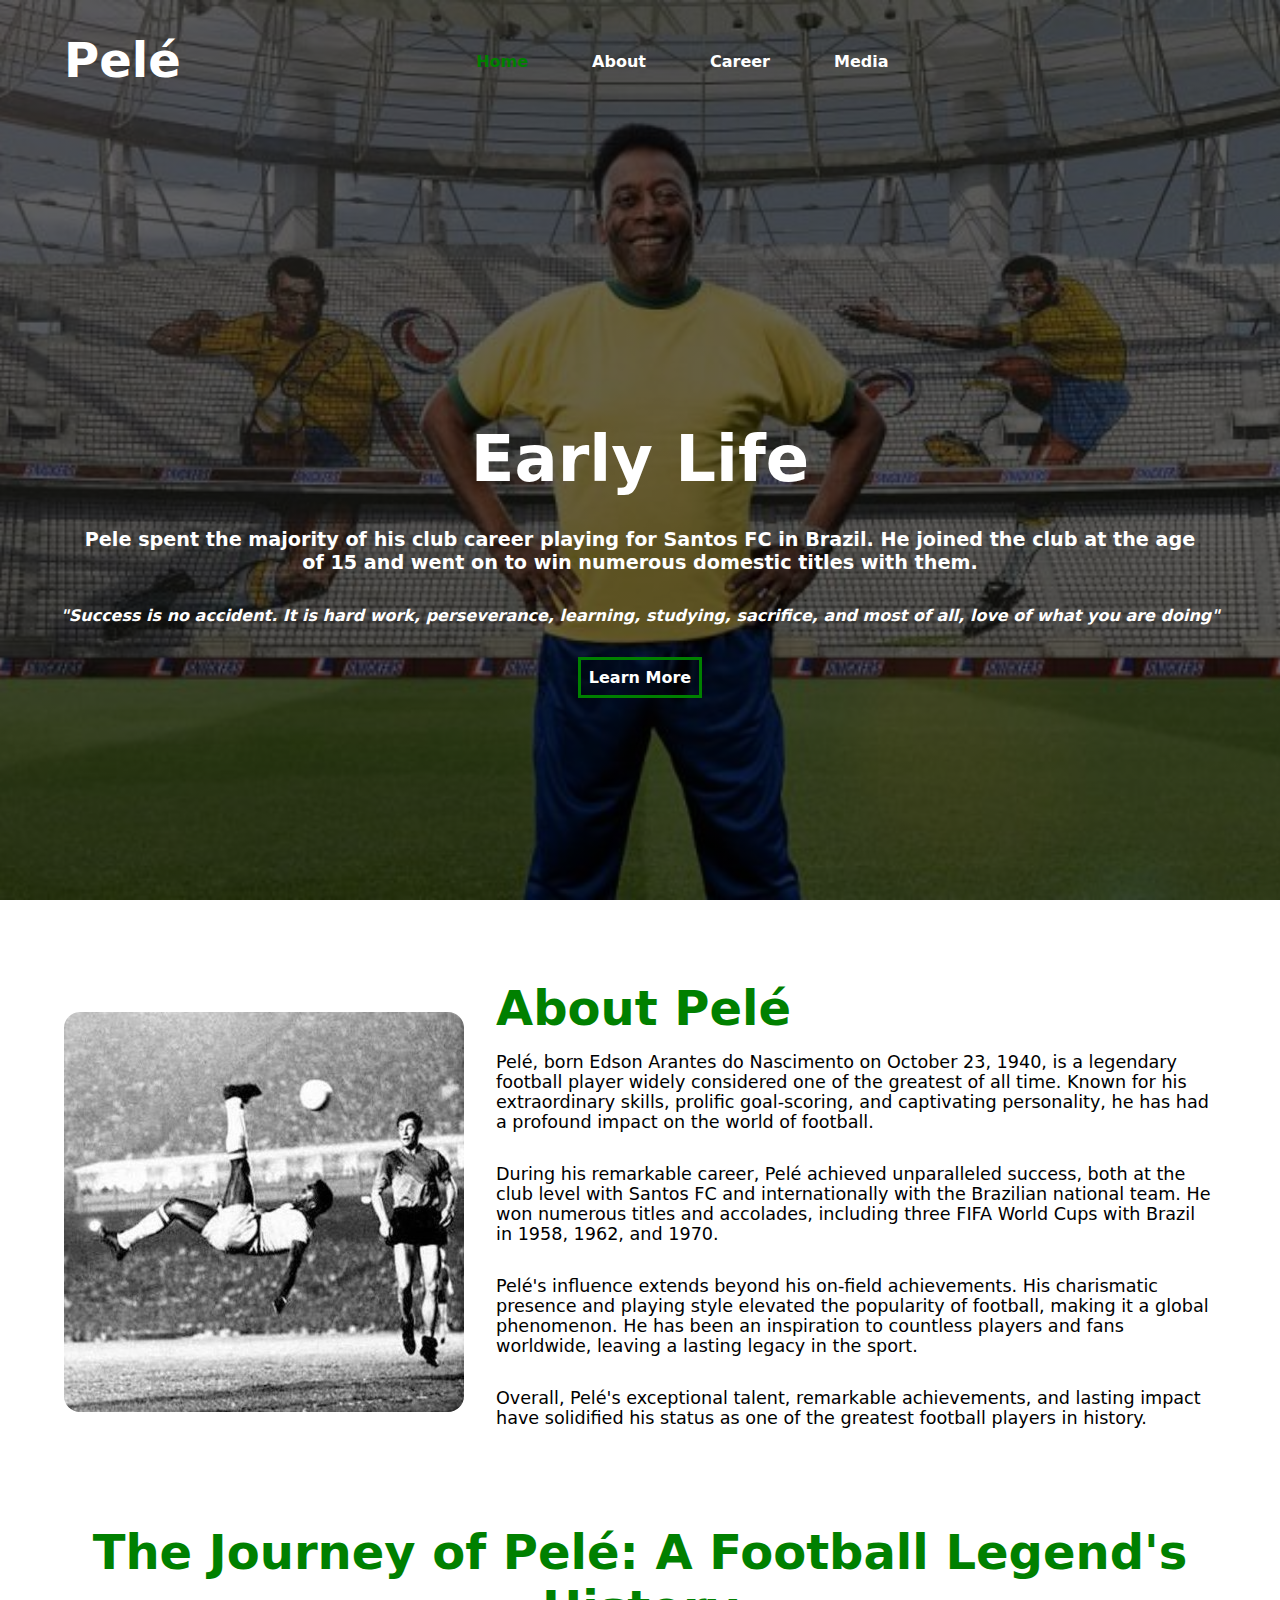
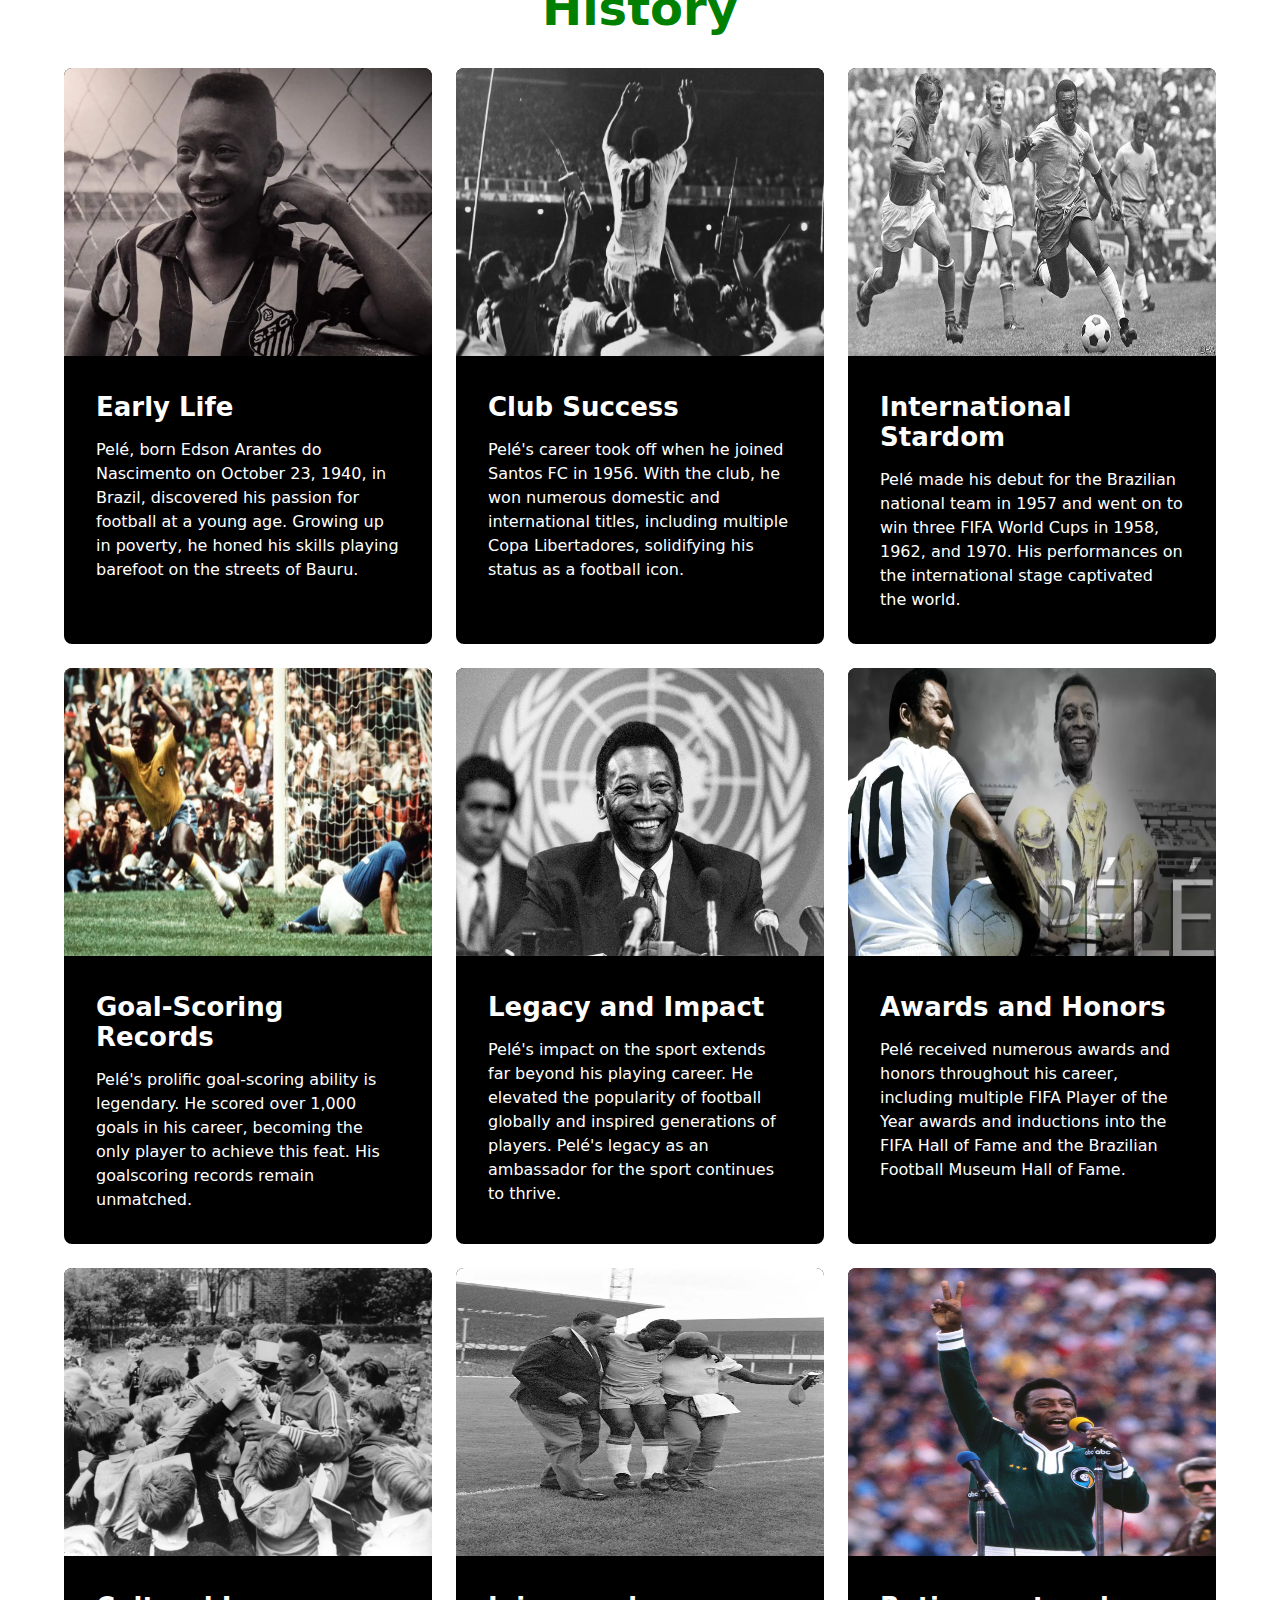
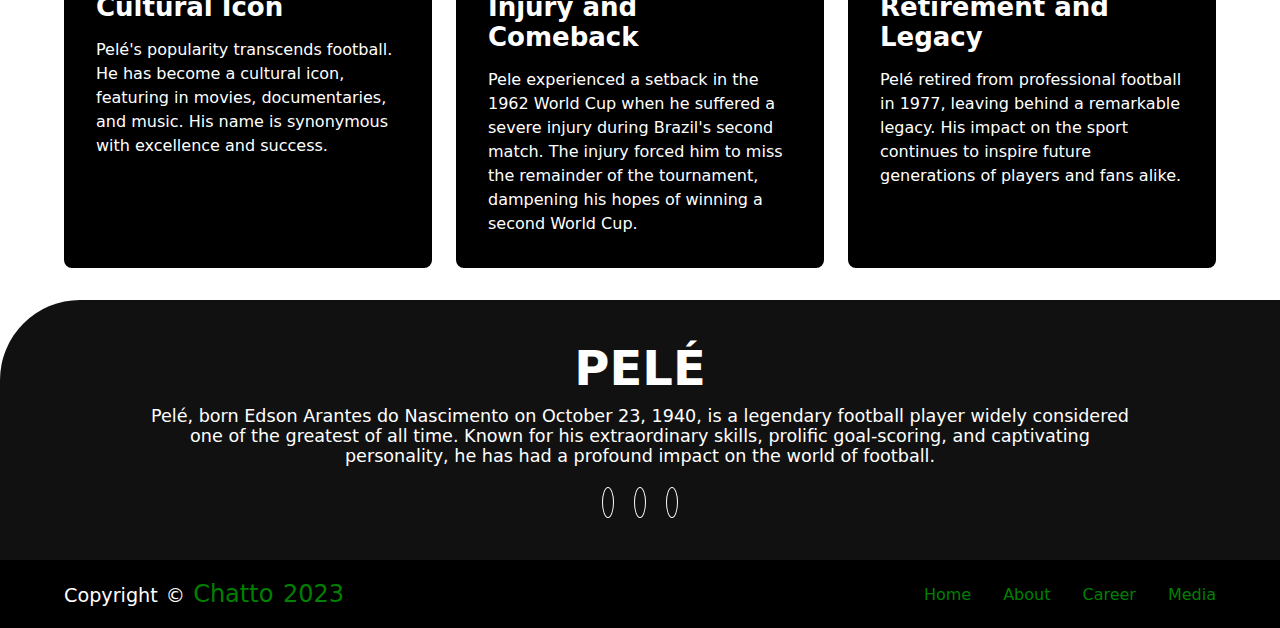
==== commit 525d719c: "style website edit readMe file contents" ====
--- a/index.html
+++ b/index.html
@@ -10,19 +10,20 @@
         integrity="sha512-iecdLmaskl7CVkqkXNQ/ZH/XLlvWZOJyj7Yy7tcenmpD1ypASozpmT/E0iPtmFIB46ZmdtAc9eNBvH0H/ZpiBw=="
         crossorigin="anonymous" referrerpolicy="no-referrer">
     <meta name="keywords" content="Iconic football player from brazil">
-
     <link rel="stylesheet" href="assets/css/style.css">
     <link rel="stylesheet" href="./assets/css/responsive.css">
     <title>Pelé - Football Icon</title>
 </head>
 
 <body>
+    <!-- Header -->
     <header class="header home-header">
         <div class="header-container">
             <div class="logo">
                 <h2>Pelé</h2>
             </div>
             <nav>
+                <!-- Navigation -->
                 <ul>
                     <li><a href="index.html" class="active">Home</a></li>
                     <li><a href="./html/about.html">About</a></li>
@@ -31,6 +32,7 @@
                 </ul>
             </nav>
             <div class="header-social-icons">
+                <!-- Social icons -->
                 <ul>
                     <li>
                         <a href="https://www.facebook.com/pele/"><i class="fa-brands fa-facebook"></i></a>
@@ -71,7 +73,7 @@
         <div class="home-about-container">
             <img src="./assets/images/1958-world-cup.png" alt="pele in 1958 world cup">
             <div class="home-about-content">
-                <h2>About Pele</h2>
+                <h2>About Pelé</h2>
                 <p>
                     Pelé, born Edson Arantes do Nascimento on October 23, 1940, is a
                     legendary football player widely considered one of the greatest of
@@ -217,7 +219,7 @@
         </section>
 
         <div class="footer-bottom">
-            <p>copyright &copy <a href="index.html">Chatto 2023</a></p>
+            <p>copyright &copy; <a href="index.html">Chatto 2023</a></p>
             <div class="footer-menu">
                 <ul class="footer-menus">
                     <li>
--- a/assets/css/style.css
+++ b/assets/css/style.css
@@ -5,8 +5,9 @@
       Oxygen, Ubuntu, Cantarell, "Open Sans", "Helvetica Neue", sans-serif;
     text-decoration: none;
     list-style-type: none;
-  }
-  
+    font-size: 16px;
+  }
+
   /* Header styling */
   
   .about-header {
@@ -164,6 +165,7 @@
   
   .home-about .home-about-container .home-about-content h2 {
     font-size: 3rem;
+    color: green;
   }
   
   .home-about .home-about-container .home-about-content p {
@@ -197,16 +199,21 @@
   
   .home-history-content {
     width: 100%;
-    background-color: grey;
+    background-color: #000;
+    color: white;
     border-radius: 0.5rem;
+
   }
   
   .home-history-container .home-history-content h2 {
     padding: 2rem 2rem 1rem;
+    font-size: 26px;
   }
   
   .home-history-container .home-history-content p {
     padding: 0 2rem 2rem;
+    font-size: 16px;
+    line-height: 1.5;
   }
   
   /* Footer styling begins here */
@@ -577,36 +584,6 @@
     text-transform: capitalize;
     font-style: italic;
   }
-  
-  .video-highlight {
-    padding-top: 2rem;
-  }
-  
-  .video-highlight h2 {
-    font-size: 3rem;
-    text-align: center;
-    text-transform: capitalize;
-    padding: 1rem 0 2rem;
-    color: green;
-  }
-  
-  .video-highlight-container {
-    display: flex;
-    align-items: center;
-    flex-wrap: wrap;
-    align-items: center;
-    justify-content: center;
-    gap: 2rem;
-    margin: 0 4rem;
-  }
-  
-  .video-highlight-content iframe {
-    width: 100%;
-    height: 215px; 
-    border: 0;
-  }
-
-
 
   .documentary {
     padding: 4rem 0 2rem;
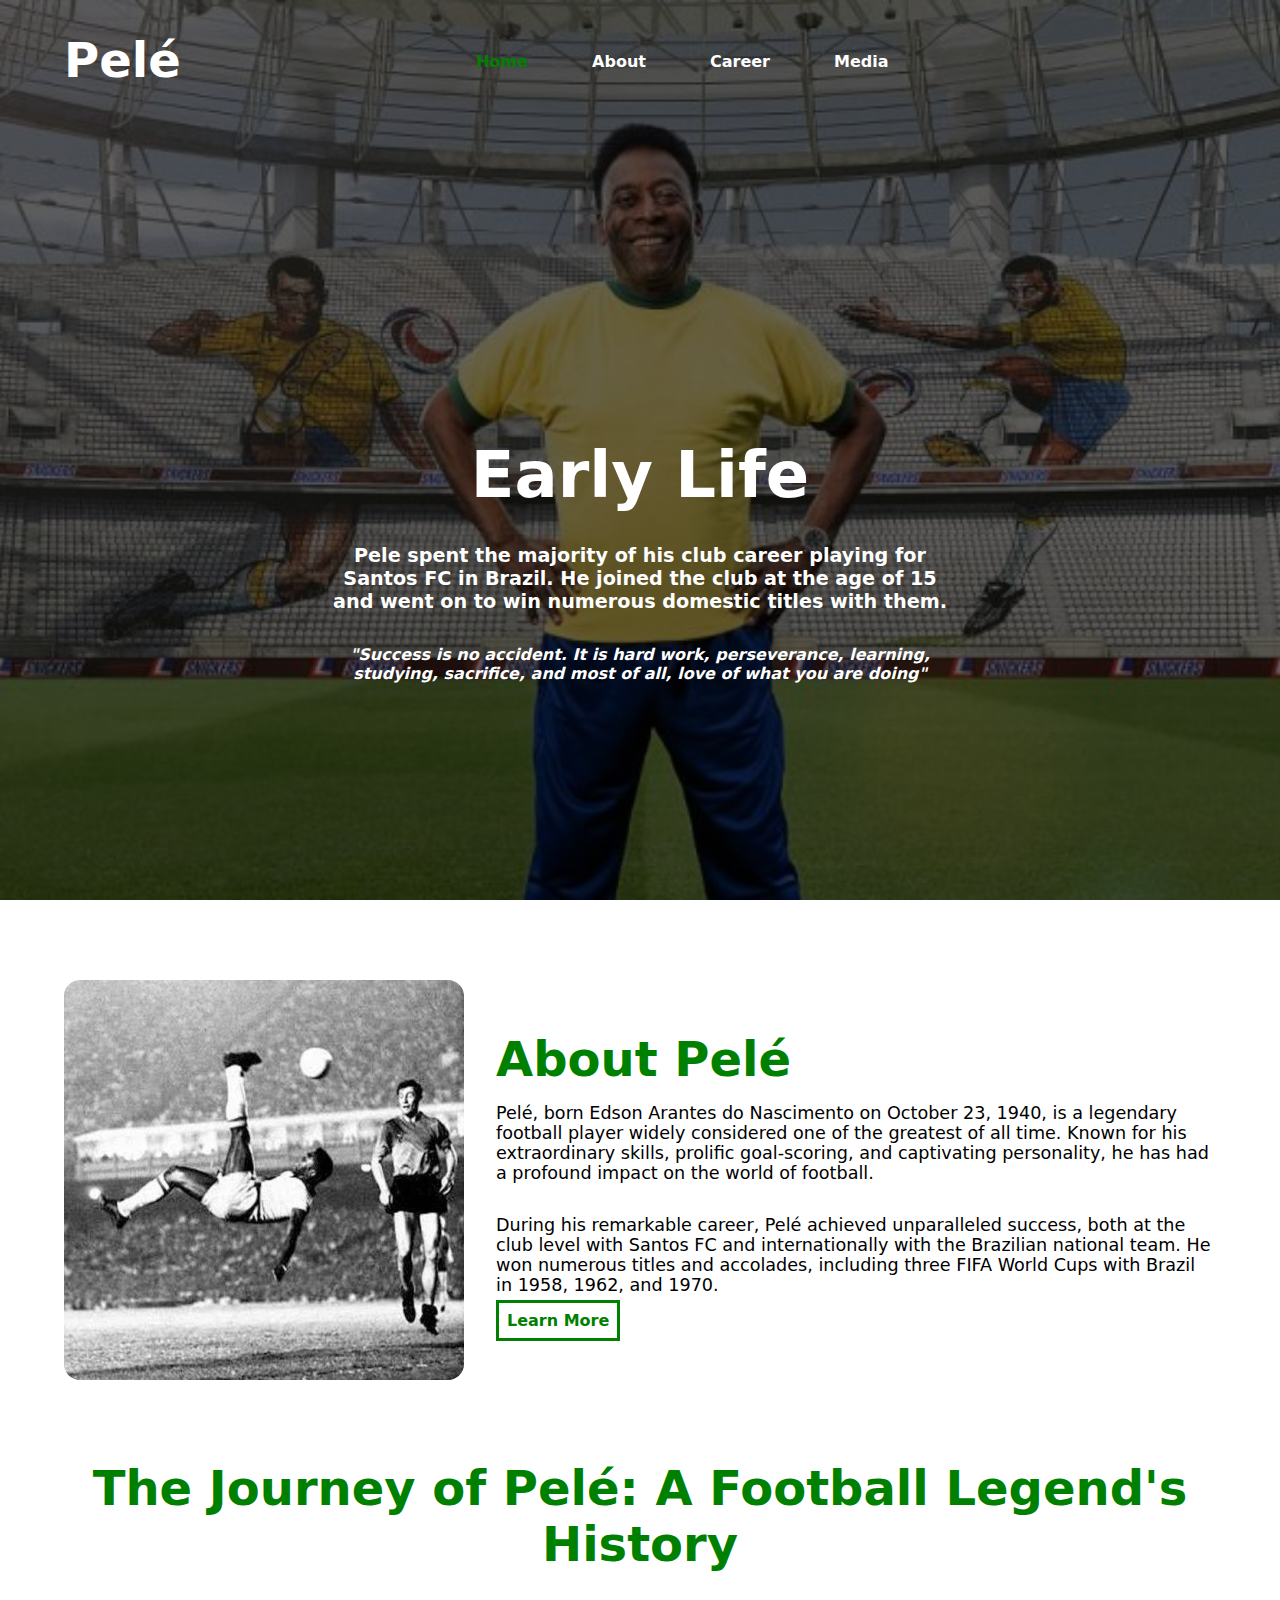
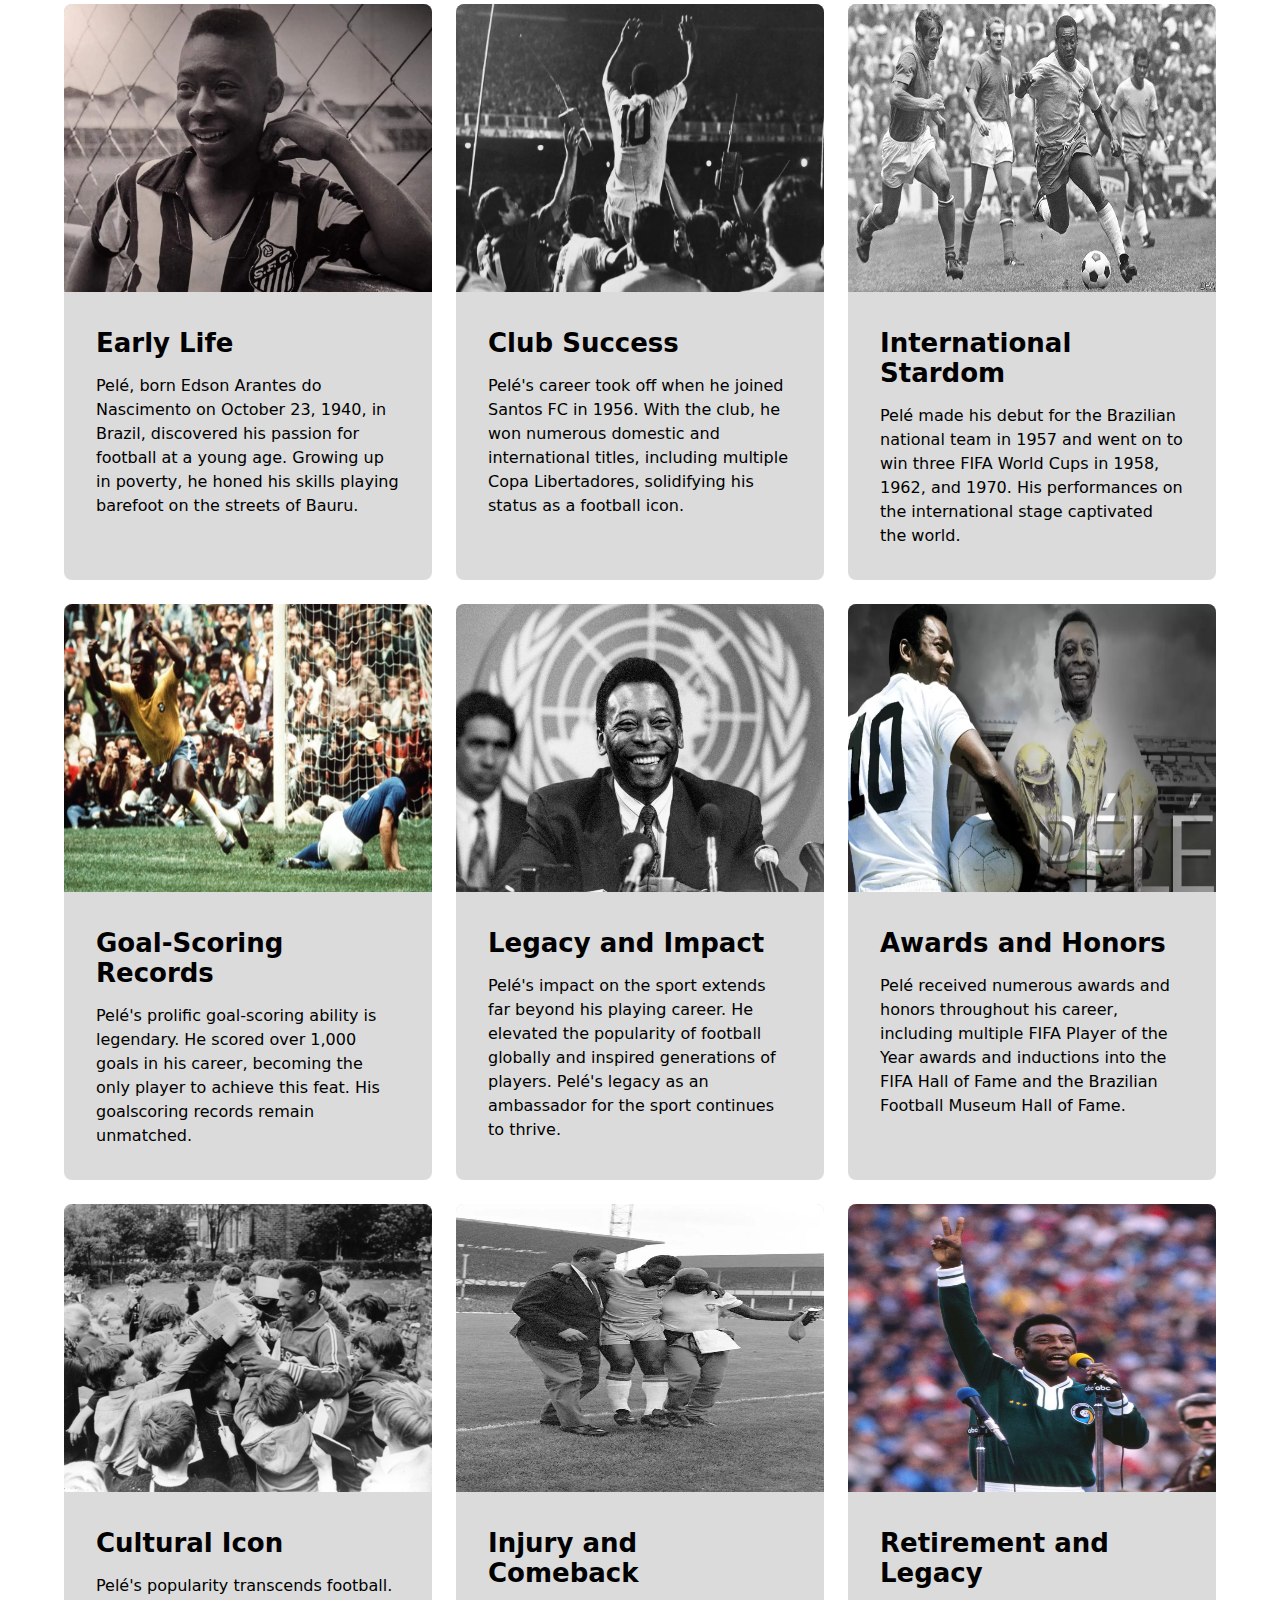
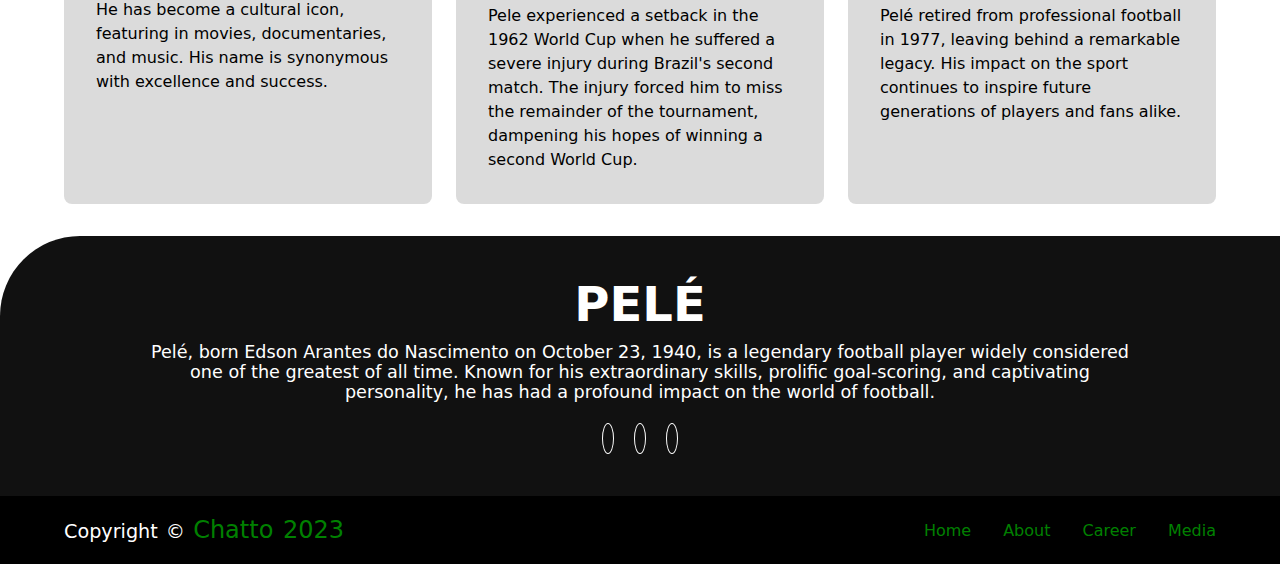
==== commit aa81fd1e: "Add animation, add color and some contents" ====
--- a/index.html
+++ b/index.html
@@ -65,7 +65,7 @@
                 "Success is no accident. It is hard work, perseverance, learning,
                 studying, sacrifice, and most of all, love of what you are doing"
             </blockquote>
-            <a href="./html/about.html">Learn More</a>
+          
         </div>
     </header>
 
@@ -87,18 +87,8 @@
                     Brazilian national team. He won numerous titles and accolades,
                     including three FIFA World Cups with Brazil in 1958, 1962, and 1970.
                 </p>
-                <p>
-                    Pelé's influence extends beyond his on-field achievements. His
-                    charismatic presence and playing style elevated the popularity of
-                    football, making it a global phenomenon. He has been an inspiration
-                    to countless players and fans worldwide, leaving a lasting legacy in
-                    the sport.
-                </p>
-                <p>
-                    Overall, Pelé's exceptional talent, remarkable achievements, and
-                    lasting impact have solidified his status as one of the greatest
-                    football players in history.
-                </p>
+                <a href="./html/about.html">Learn More</a>
+                
             </div>
         </div>
     </section>
--- a/assets/css/style.css
+++ b/assets/css/style.css
@@ -8,6 +8,7 @@
     font-size: 16px;
   }
 
+  
   /* Header styling */
   
   .about-header {
@@ -22,8 +23,22 @@
     background-size: cover;
     background-repeat: no-repeat;
     background-position: center;
-  }
-  
+    animation: anim 3s ease 0s 1 normal forwards; 
+
+  }
+  
+  @keyframes anim {
+    0% {
+        background-position: center top;
+        background-size: 80%;
+    }
+
+    100% {
+        background-position: center top;
+        background-size: 100%;
+    }
+  }
+
   .career-header {
     height: 100vh;
     font-weight: bold;
@@ -36,6 +51,8 @@
   
   .header .hero blockquote {
     font-style: italic;
+    width: 50%; 
+    text-align: center; 
   }
   
   .header .header-container {
@@ -134,15 +151,21 @@
     font-size: 1.2rem;
     text-align: center;
     padding: 0 5rem;
-  }
-  
-  .header .hero a {
+    width: 50%; 
+  }
+  
+  .home-about .home-about-content a {
     font-weight: bold;
     border: 0.2rem solid green;
     padding: 0.5rem;
-    color: white;
-  }
-  
+    color: green;
+  }
+  
+  .home-about .home-about-content a:hover {
+    background-color: green;
+    color:#fff; 
+    transition: 0.5s ease-in-out; 
+  }
   /* Header style ends */
   
   /* Home-About Style */
@@ -199,8 +222,7 @@
   
   .home-history-content {
     width: 100%;
-    background-color: #000;
-    color: white;
+    background-color: rgba(128, 128, 128, 0.288);
     border-radius: 0.5rem;
 
   }
@@ -321,6 +343,7 @@
   .about-content h2 {
     font-size: 4rem;
     padding: 1rem;
+    color: green;
   }
   
   .about-container {
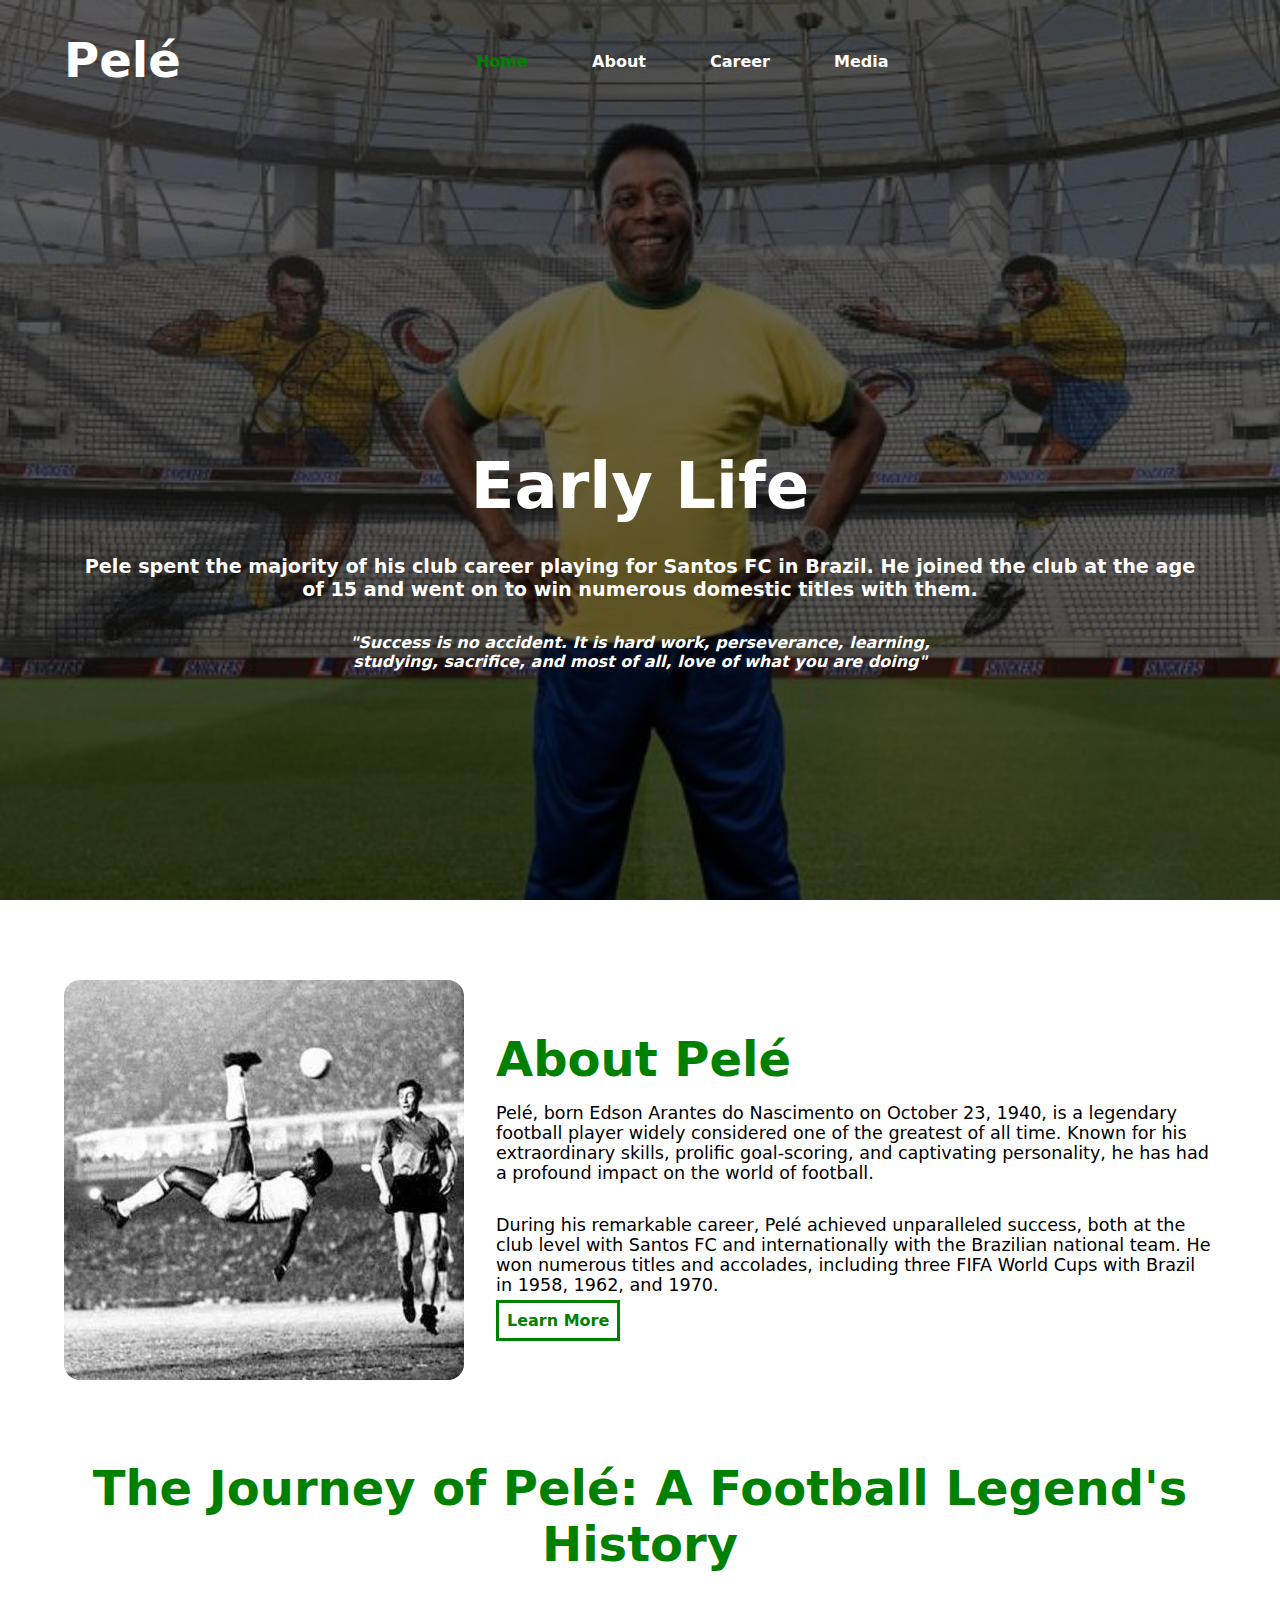
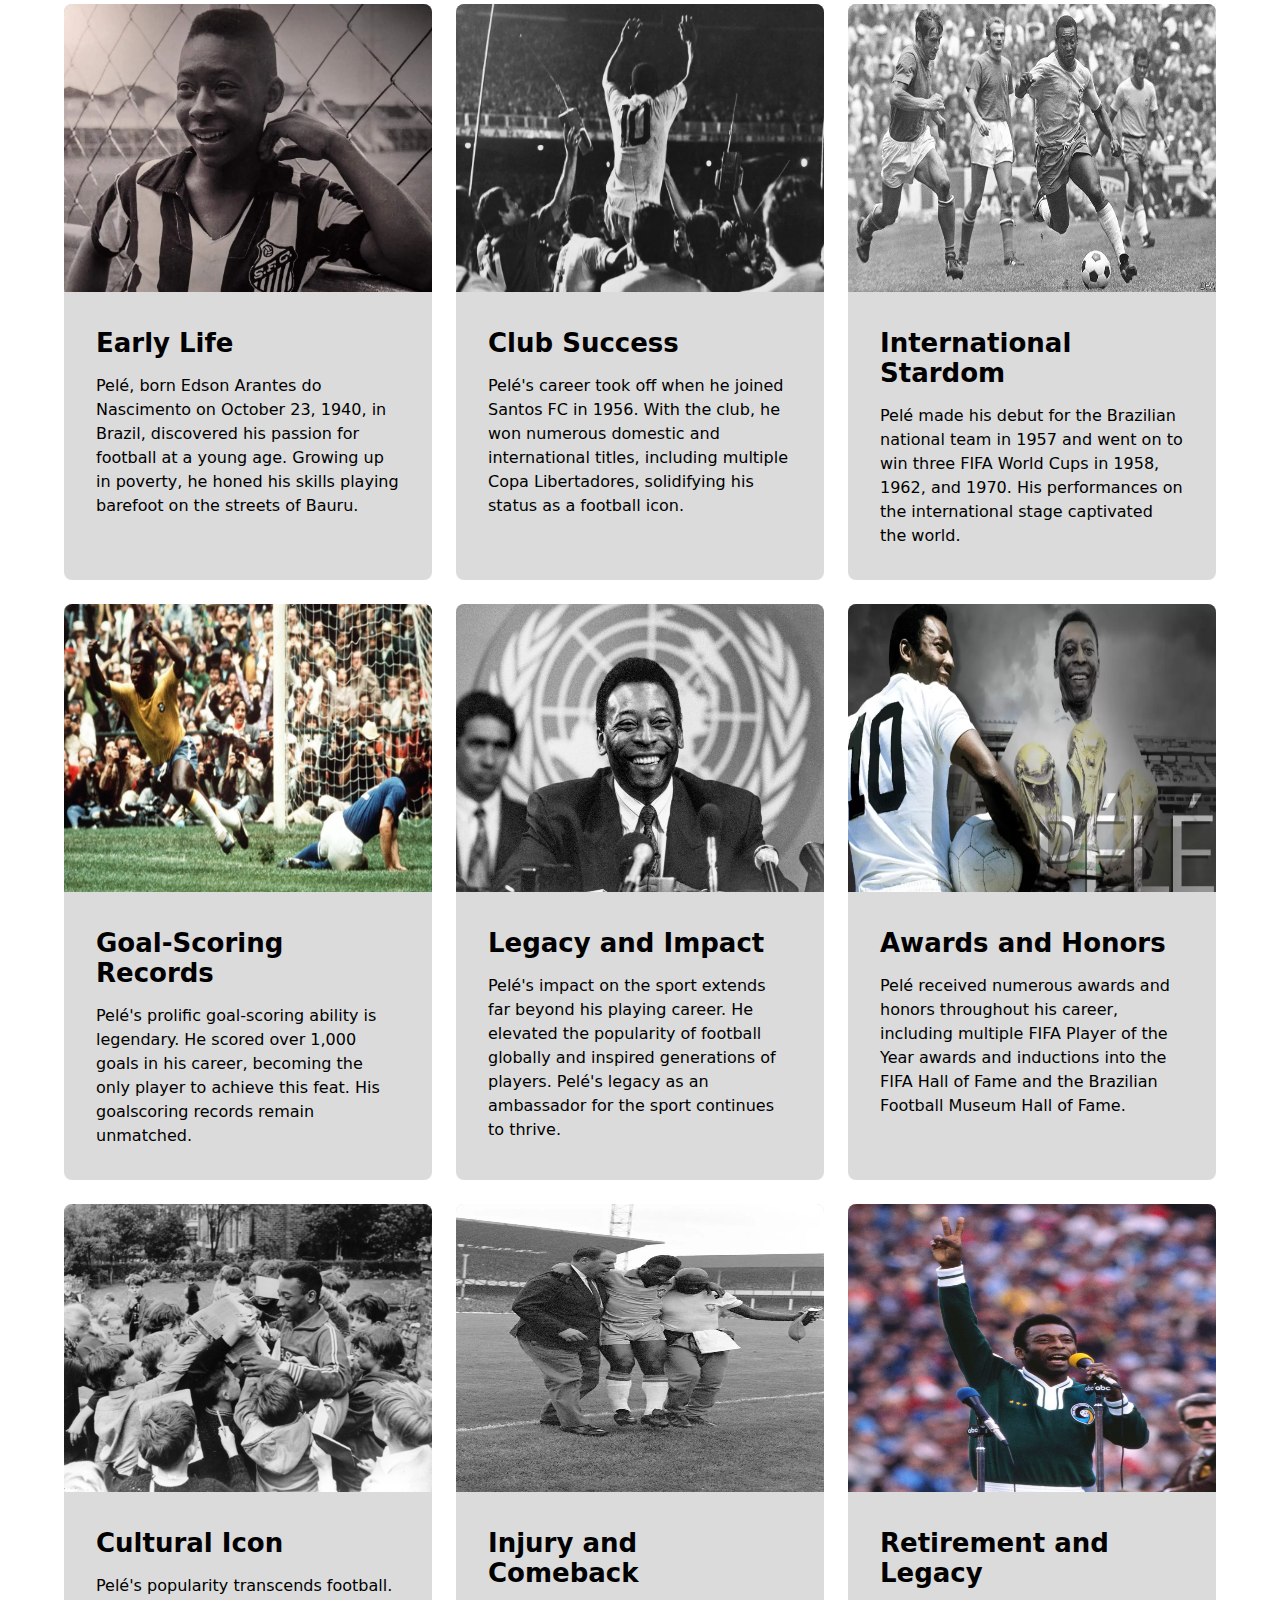
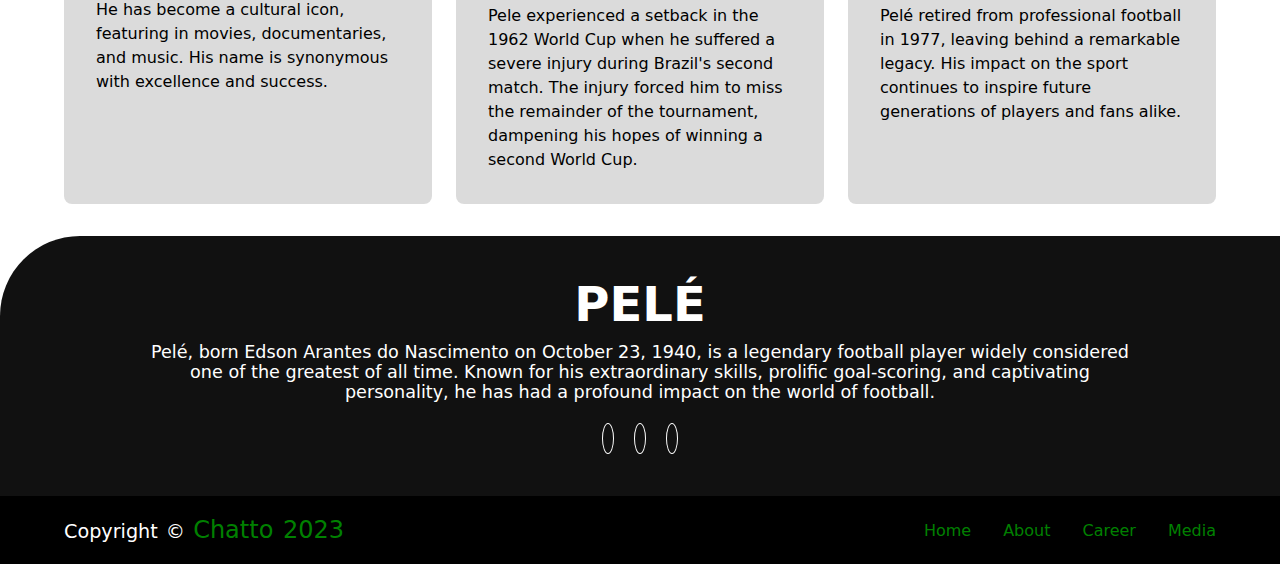
==== commit ff14e94e: "Adjust responsiveness" ====
--- a/index.html
+++ b/index.html
@@ -26,9 +26,9 @@
                 <!-- Navigation -->
                 <ul>
                     <li><a href="index.html" class="active">Home</a></li>
-                    <li><a href="./html/about.html">About</a></li>
-                    <li><a href="./html/career.html">Career</a></li>
-                    <li><a href="./html/media.html">Media</a></li>
+                    <li><a href="./html/about.html" target="_blank">About</a></li>
+                    <li><a href="./html/career.html" target="_blank">Career</a></li>
+                    <li><a href="./html/media.html" target="_blank">Media</a></li>
                 </ul>
             </nav>
             <div class="header-social-icons">
--- a/assets/css/style.css
+++ b/assets/css/style.css
@@ -7,7 +7,6 @@
     list-style-type: none;
     font-size: 16px;
   }
-
   
   /* Header styling */
   
@@ -27,17 +26,17 @@
 
   }
   
+  /* Animation */
+
   @keyframes anim {
-    0% {
-        background-position: center top;
-        background-size: 80%;
+    from {
+        transform: scale(0.8);
     }
 
-    100% {
-        background-position: center top;
-        background-size: 100%;
+    to {
+        transform: scale(1);
     }
-  }
+}
 
   .career-header {
     height: 100vh;
@@ -132,8 +131,8 @@
     font-size: 1.2rem;
   }
   
-  /* Hero Style */
-  .header .hero {
+/* Hero Style */
+.header .hero {
     display: flex;
     flex-direction: column;
     gap: 2rem;
@@ -151,7 +150,13 @@
     font-size: 1.2rem;
     text-align: center;
     padding: 0 5rem;
-    width: 50%; 
+  }
+  
+  .header .hero a {
+    font-weight: bold;
+    border: 0.2rem solid green;
+    padding: 0.5rem;
+    color: white;
   }
   
   .home-about .home-about-content a {
